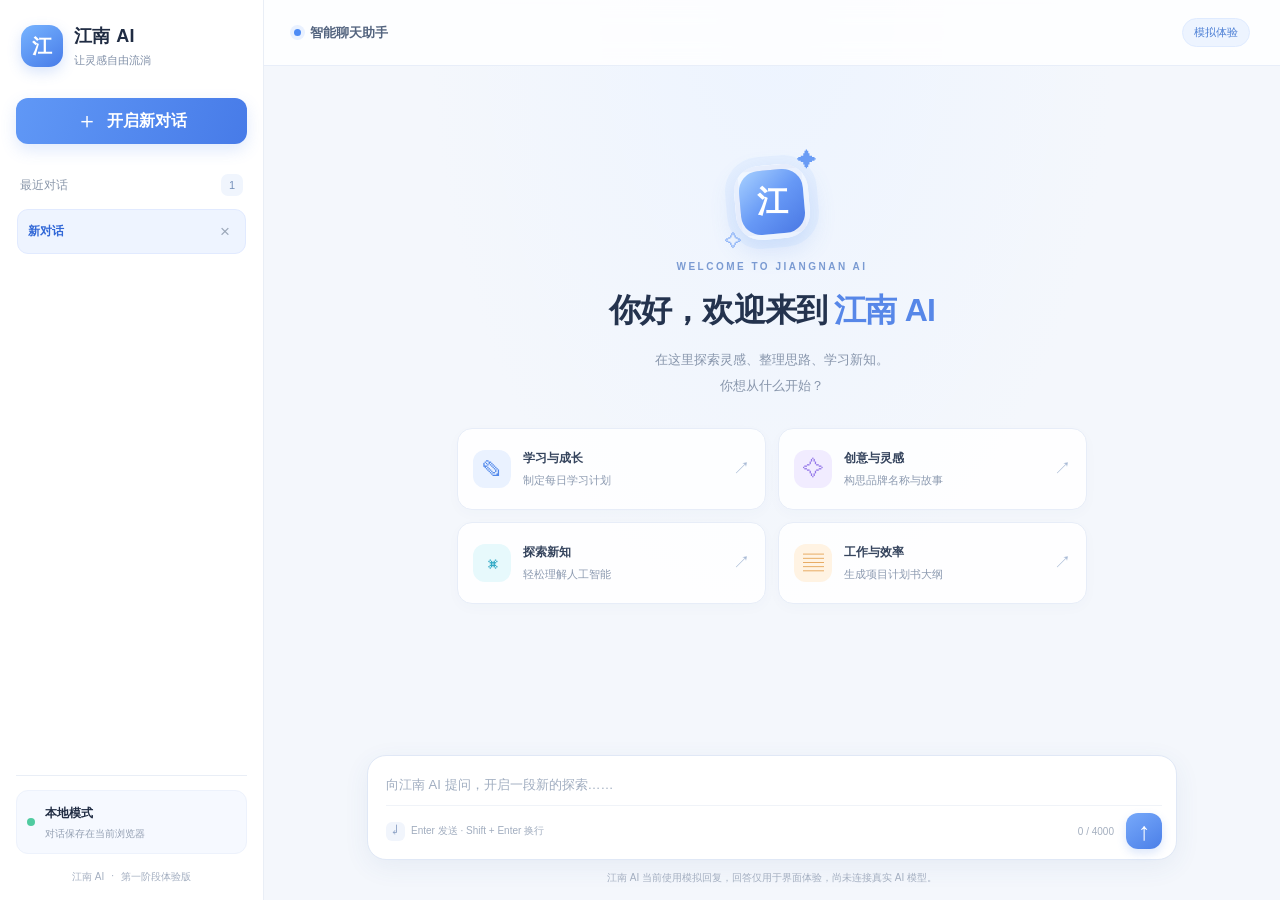
==== index.html @ 7bfc8a13 "完成江南AI网页第一阶段" ====
<!DOCTYPE html>
<html lang="zh-CN">
<head>
  <meta charset="UTF-8">
  <meta name="viewport" content="width=device-width, initial-scale=1.0">
  <meta name="theme-color" content="#f4f8ff">
  <meta name="description" content="江南 AI，一个简洁、清新的智能聊天网页。">
  <title>江南 AI - 智能聊天助手</title>
  <link rel="stylesheet" href="./style.css">
  <script src="./script.js" defer></script>
</head>
<body>
  <div class="app" id="app">
    <aside class="sidebar" id="sidebar">
      <div class="brand">
        <div class="brand-logo" aria-hidden="true">江</div>
        <div class="brand-copy">
          <h1>江南 AI</h1>
          <p>让灵感自由流淌</p>
        </div>
        <button class="icon-button sidebar-close" id="closeSidebar"
          type="button" aria-label="关闭侧边栏" title="关闭侧边栏">
          ×
        </button>
      </div>

      <button class="new-chat-button" id="newChatButton" type="button">
        <span class="plus-icon" aria-hidden="true">＋</span>
        <span>开启新对话</span>
      </button>

      <div class="history-heading">
        <span>最近对话</span>
        <span class="history-count" id="historyCount">0</span>
      </div>

      <div class="history-list" id="historyList" aria-label="聊天历史">
        <!-- 聊天记录由 JavaScript 自动生成 -->
      </div>

      <div class="sidebar-bottom">
        <div class="local-notice">
          <span class="status-dot" aria-hidden="true"></span>
          <div>
            <strong>本地模式</strong>
            <p>对话保存在当前浏览器</p>
          </div>
        </div>
        <div class="sidebar-footer">
          <span>江南 AI</span>
          <span>·</span>
          <span>第一阶段体验版</span>
        </div>
      </div>
    </aside>

    <div class="sidebar-overlay" id="sidebarOverlay"></div>

    <main class="main-panel">
      <header class="topbar">
        <div class="topbar-left">
          <button class="icon-button menu-button" id="menuButton"
            type="button" aria-label="打开聊天历史" title="聊天历史">
            <span class="menu-lines" aria-hidden="true">☰</span>
          </button>
          <div class="mobile-brand">
            <span class="mobile-brand-mark">江</span>
            <span>江南 AI</span>
          </div>
          <div class="model-label">
            <span class="model-dot" aria-hidden="true"></span>
            智能聊天助手
          </div>
        </div>

        <div class="topbar-right">
          <span class="demo-badge">模拟体验</span>
        </div>
      </header>

      <section class="chat-area" id="chatArea" aria-label="聊天内容">
        <div class="welcome" id="welcomeScreen">
          <div class="welcome-orb" aria-hidden="true">
            <span class="orb-letter">江</span>
            <span class="orb-sparkle sparkle-one">✦</span>
            <span class="orb-sparkle sparkle-two">✧</span>
          </div>

          <p class="welcome-eyebrow">WELCOME TO JIANGNAN AI</p>
          <h2>你好，欢迎来到<span>江南 AI</span></h2>
          <p class="welcome-description">
            在这里探索灵感、整理思路、学习新知。<br>
            你想从什么开始？
          </p>

          <div class="suggestion-grid" id="suggestionGrid">
            <button class="suggestion-card" type="button"
              data-prompt="帮我制定一份高效的每日学习计划">
              <span class="suggestion-icon icon-blue" aria-hidden="true">✎</span>
              <span class="suggestion-text">
                <strong>学习与成长</strong>
                <span>制定每日学习计划</span>
              </span>
              <span class="suggestion-arrow" aria-hidden="true">↗</span>
            </button>

            <button class="suggestion-card" type="button"
              data-prompt="帮我构思一个有创意的品牌名称和品牌故事">
              <span class="suggestion-icon icon-purple" aria-hidden="true">✧</span>
              <span class="suggestion-text">
                <strong>创意与灵感</strong>
                <span>构思品牌名称与故事</span>
              </span>
              <span class="suggestion-arrow" aria-hidden="true">↗</span>
            </button>

            <button class="suggestion-card" type="button"
              data-prompt="请用简单易懂的方式解释人工智能是什么">
              <span class="suggestion-icon icon-cyan" aria-hidden="true">⌘</span>
              <span class="suggestion-text">
                <strong>探索新知</strong>
                <span>轻松理解人工智能</span>
              </span>
              <span class="suggestion-arrow" aria-hidden="true">↗</span>
            </button>

            <button class="suggestion-card" type="button"
              data-prompt="帮我写一份清晰、有条理的项目计划书大纲">
              <span class="suggestion-icon icon-orange" aria-hidden="true">▤</span>
              <span class="suggestion-text">
                <strong>工作与效率</strong>
                <span>生成项目计划书大纲</span>
              </span>
              <span class="suggestion-arrow" aria-hidden="true">↗</span>
            </button>
          </div>
        </div>

        <div class="message-list" id="messageList"
          aria-live="polite" aria-label="对话消息"></div>

        <div class="typing-row hidden" id="typingRow" aria-live="polite">
          <div class="ai-avatar small-avatar" aria-hidden="true">江</div>
          <div class="typing-bubble">
            <span></span><span></span><span></span>
            <span class="typing-label">正在整理思路</span>
          </div>
        </div>

        <div class="chat-bottom-anchor" id="chatBottomAnchor"></div>
      </section>

      <footer class="composer-area">
        <div class="composer-shell">
          <label class="visually-hidden" for="messageInput">输入你的问题</label>
          <textarea
            id="messageInput"
            rows="1"
            maxlength="4000"
            placeholder="向江南 AI 提问，开启一段新的探索……"
            aria-label="输入你的问题"
          ></textarea>

          <div class="composer-toolbar">
            <div class="composer-hint">
              <span class="hint-icon" aria-hidden="true">↵</span>
              <span>Enter 发送 · Shift + Enter 换行</span>
            </div>
            <div class="composer-actions">
              <span class="character-count" id="characterCount">0 / 4000</span>
              <button class="send-button" id="sendButton" type="button"
                aria-label="发送消息" title="发送消息">
                <span aria-hidden="true">↑</span>
              </button>
            </div>
          </div>
        </div>
        <p class="disclaimer">
          江南 AI 当前使用模拟回复，回答仅用于界面体验，尚未连接真实 AI 模型。
        </p>
      </footer>
    </main>
  </div>

  <div class="toast" id="toast" role="status" aria-live="polite"></div>
</body>
</html>
---- style.css ----
:root {
  --page-bg: #f4f7fc;
  --panel-bg: #ffffff;
  --primary: #4d83ed;
  --primary-dark: #3268d7;
  --primary-light: #eaf2ff;
  --text-main: #202c43;
  --text-secondary: #8190a8;
  --border: #e9eef6;
  --sidebar-width: 264px;
  --shadow: 0 10px 35px rgba(45, 88, 153, 0.07);
}

* {
  box-sizing: border-box;
}

html,
body {
  width: 100%;
  height: 100%;
  margin: 0;
}

body {
  font-family:
    -apple-system, BlinkMacSystemFont, "Segoe UI",
    "PingFang SC", "Microsoft YaHei", sans-serif;
  color: var(--text-main);
  background: var(--page-bg);
  -webkit-font-smoothing: antialiased;
}

button,
textarea {
  font: inherit;
}

button {
  -webkit-tap-highlight-color: transparent;
}

button:focus-visible,
textarea:focus-visible {
  outline: 3px solid rgba(77, 131, 237, 0.28);
  outline-offset: 3px;
}

button:disabled {
  cursor: not-allowed;
  opacity: 0.55;
}

.app {
  display: flex;
  width: 100%;
  height: 100dvh;
  min-height: 0;
  overflow: hidden;
}

/* 左侧边栏 */

.sidebar {
  z-index: 30;
  display: flex;
  flex: 0 0 var(--sidebar-width);
  flex-direction: column;
  width: var(--sidebar-width);
  min-width: 0;
  padding: 24px 16px 14px;
  background: #fff;
  border-right: 1px solid var(--border);
}

.brand {
  display: flex;
  align-items: center;
  gap: 11px;
  padding: 0 5px;
  margin-bottom: 30px;
}

.brand-logo,
.mobile-brand-mark,
.ai-avatar {
  display: flex;
  flex-shrink: 0;
  align-items: center;
  justify-content: center;
  color: #fff;
  font-weight: 750;
  background: linear-gradient(145deg, #77b4ff, #477be8);
  box-shadow: 0 5px 14px rgba(77, 131, 237, 0.22);
}

.brand-logo {
  width: 42px;
  height: 42px;
  border-radius: 14px;
  font-size: 20px;
}

.brand-copy {
  min-width: 0;
  flex: 1;
}

.brand-copy h1 {
  margin: 0;
  font-size: 18px;
  letter-spacing: 0.4px;
}

.brand-copy p {
  margin: 5px 0 0;
  color: var(--text-secondary);
  font-size: 11px;
}

.icon-button {
  display: inline-flex;
  align-items: center;
  justify-content: center;
  flex-shrink: 0;
  width: 36px;
  height: 36px;
  padding: 0;
  color: #72829b;
  background: transparent;
  border: 0;
  border-radius: 10px;
  cursor: pointer;
  transition: background 0.2s, color 0.2s;
}

.icon-button:hover {
  color: var(--primary-dark);
  background: var(--primary-light);
}

.sidebar-close {
  display: none;
  font-size: 25px;
}

.new-chat-button {
  display: flex;
  align-items: center;
  justify-content: center;
  gap: 9px;
  width: 100%;
  min-height: 46px;
  color: #fff;
  font-weight: 600;
  background: linear-gradient(110deg, #6098f6, #477be8);
  border: none;
  border-radius: 12px;
  box-shadow: 0 6px 16px rgba(77, 131, 237, 0.18);
  cursor: pointer;
  transition: transform 0.2s, box-shadow 0.2s;
}

.new-chat-button:hover {
  transform: translateY(-1px);
  box-shadow: 0 8px 20px rgba(77, 131, 237, 0.28);
}

.plus-icon {
  font-size: 22px;
  font-weight: 400;
}

.history-heading {
  display: flex;
  align-items: center;
  justify-content: space-between;
  margin: 30px 4px 13px;
  color: #8a97aa;
  font-size: 12px;
}

.history-count {
  display: flex;
  align-items: center;
  justify-content: center;
  min-width: 22px;
  height: 22px;
  padding: 0 6px;
  color: #7892bb;
  background: #f0f5fd;
  border-radius: 7px;
  font-size: 11px;
}

.history-list {
  display: flex;
  flex: 1;
  flex-direction: column;
  gap: 5px;
  min-height: 0;
  overflow-y: auto;
  padding: 0 1px 12px;
}

.history-empty {
  padding: 16px 8px;
  color: #a0acbd;
  font-size: 12px;
  line-height: 1.8;
  text-align: center;
}

.history-item {
  display: flex;
  align-items: center;
  gap: 6px;
  min-width: 0;
  padding: 5px;
  border: 1px solid transparent;
  border-radius: 11px;
  transition: background 0.2s, border-color 0.2s;
}

.history-item:hover {
  background: #f7f9fd;
}

.history-item.active {
  background: #eef4ff;
  border-color: #e1eaff;
}

.history-select {
  flex: 1;
  min-width: 0;
  padding: 8px 5px;
  overflow: hidden;
  color: #5c6b83;
  font-size: 12px;
  text-align: left;
  text-overflow: ellipsis;
  white-space: nowrap;
  background: transparent;
  border: 0;
  cursor: pointer;
}

.history-item.active .history-select {
  color: #3268d7;
  font-weight: 600;
}

.delete-chat-button {
  display: inline-flex;
  align-items: center;
  justify-content: center;
  flex-shrink: 0;
  width: 30px;
  height: 30px;
  color: #9ba7b9;
  background: transparent;
  border: 0;
  border-radius: 8px;
  font-size: 17px;
  cursor: pointer;
}

.delete-chat-button:hover {
  color: #d74e61;
  background: #fff0f1;
}

.sidebar-bottom {
  padding-top: 14px;
  border-top: 1px solid var(--border);
}

.local-notice {
  display: flex;
  align-items: center;
  gap: 10px;
  padding: 12px 10px;
  background: #f6f9ff;
  border: 1px solid #edf2fc;
  border-radius: 12px;
}

.status-dot,
.model-dot {
  flex-shrink: 0;
  width: 8px;
  height: 8px;
  background: #50cba0;
  border-radius: 50%;
}

.local-notice strong {
  font-size: 12px;
  font-weight: 600;
}

.local-notice p {
  margin: 5px 0 0;
  color: #94a0b3;
  font-size: 10px;
}

.sidebar-footer {
  display: flex;
  justify-content: center;
  gap: 7px;
  padding: 16px 0 2px;
  color: #a3aec0;
  font-size: 10px;
}

.sidebar-overlay {
  display: none;
}

/* 右侧主区域 */

.main-panel {
  position: relative;
  display: flex;
  flex: 1;
  flex-direction: column;
  width: 0;
  min-width: 0;
  height: 100%;
  background:
    radial-gradient(ellipse at 50% 0%, #edf4ff 0%, transparent 48%),
    var(--page-bg);
}

.topbar {
  z-index: 5;
  display: flex;
  flex-shrink: 0;
  align-items: center;
  justify-content: space-between;
  min-height: 66px;
  padding: 0 30px;
  background: rgba(255, 255, 255, 0.82);
  border-bottom: 1px solid rgba(228, 236, 248, 0.85);
  backdrop-filter: blur(14px);
}

.topbar-left,
.topbar-right {
  display: flex;
  align-items: center;
  gap: 13px;
}

.menu-button,
.mobile-brand {
  display: none;
}

.model-label {
  display: flex;
  align-items: center;
  gap: 9px;
  color: #53647f;
  font-size: 13px;
  font-weight: 600;
}

.model-dot {
  width: 7px;
  height: 7px;
  background: #4d8bf5;
  box-shadow: 0 0 0 4px #e9f1ff;
}

.demo-badge {
  padding: 6px 11px;
  color: #4c7fd5;
  background: #edf4ff;
  border: 1px solid #dfebff;
  border-radius: 20px;
  font-size: 11px;
}

/* 聊天内容区 */

.chat-area {
  position: relative;
  display: flex;
  flex: 1;
  flex-direction: column;
  min-height: 0;
  overflow-x: hidden;
  overflow-y: auto;
  scroll-behavior: smooth;
  overscroll-behavior: contain;
}

.welcome {
  display: flex;
  flex-direction: column;
  align-items: center;
  width: 100%;
  max-width: 820px;
  padding: 44px 28px 26px;
  margin: auto;
}

.welcome-orb {
  position: relative;
  display: flex;
  align-items: center;
  justify-content: center;
  width: 74px;
  height: 74px;
  margin-bottom: 22px;
  color: #fff;
  background: linear-gradient(140deg, #a8d1ff 0%, #6799f6 50%, #4977e3 100%);
  border: 5px solid rgba(255, 255, 255, 0.85);
  border-radius: 25px;
  box-shadow:
    0 10px 26px rgba(82, 137, 232, 0.19),
    0 0 0 9px rgba(224, 237, 255, 0.65);
  transform: rotate(-5deg);
}

.orb-letter {
  font-size: 31px;
  font-weight: 750;
  transform: rotate(5deg);
}

.orb-sparkle {
  position: absolute;
  color: #6a9cf5;
  font-size: 20px;
  transform: rotate(5deg);
}

.sparkle-one {
  top: -18px;
  right: -17px;
}

.sparkle-two {
  bottom: -15px;
  left: -18px;
  font-size: 17px;
}

.welcome-eyebrow {
  margin: 0 0 14px;
  color: #7b9bd2;
  font-size: 10px;
  font-weight: 700;
  letter-spacing: 2.5px;
}

.welcome h2 {
  margin: 0;
  color: #24334e;
  font-size: clamp(24px, 3vw, 32px);
  font-weight: 650;
  letter-spacing: -0.8px;
  text-align: center;
  line-height: 1.5;
}

.welcome h2 span {
  margin-left: 7px;
  color: #5787e8;
}

.welcome-description {
  margin: 13px 0 29px;
  color: #8795ab;
  font-size: 13px;
  line-height: 2;
  text-align: center;
}

.suggestion-grid {
  display: grid;
  grid-template-columns: repeat(2, minmax(0, 1fr));
  gap: 12px;
  width: 100%;
  max-width: 630px;
}

.suggestion-card {
  display: flex;
  align-items: center;
  gap: 12px;
  min-width: 0;
  min-height: 82px;
  padding: 15px;
  text-align: left;
  background: rgba(255, 255, 255, 0.88);
  border: 1px solid #e7edf8;
  border-radius: 15px;
  box-shadow: 0 4px 14px rgba(55, 91, 145, 0.025);
  cursor: pointer;
  transition: border-color 0.2s, transform 0.2s, box-shadow 0.2s;
}

.suggestion-card:hover {
  border-color: #a9c6fb;
  box-shadow: var(--shadow);
  transform: translateY(-2px);
}

.suggestion-icon {
  display: flex;
  align-items: center;
  justify-content: center;
  flex-shrink: 0;
  width: 38px;
  height: 38px;
  border-radius: 12px;
  font-size: 21px;
}

.icon-blue {
  color: #5289eb;
  background: #eaf2ff;
}

.icon-purple {
  color: #9376e8;
  background: #f1ecff;
}

.icon-cyan {
  color: #32a9c5;
  background: #e7f9fc;
}

.icon-orange {
  color: #e4a04e;
  background: #fff3e3;
}

.suggestion-text {
  display: flex;
  flex: 1;
  flex-direction: column;
  gap: 6px;
  min-width: 0;
}

.suggestion-text strong {
  color: #35445d;
  font-size: 12px;
  font-weight: 650;
}

.suggestion-text > span {
  overflow: hidden;
  color: #8c9ab0;
  font-size: 11px;
  text-overflow: ellipsis;
  white-space: nowrap;
}

.suggestion-arrow {
  flex-shrink: 0;
  color: #a7b9d5;
  font-size: 17px;
}

.message-list {
  display: flex;
  flex-direction: column;
  gap: 23px;
  width: 100%;
  max-width: 850px;
  padding: 34px 34px 24px;
  margin: 0 auto;
}

.message-row {
  display: flex;
  align-items: flex-start;
  gap: 12px;
  min-width: 0;
  animation: message-appear 0.24s ease-out;
}

.message-row.user {
  justify-content: flex-end;
}

.ai-avatar {
  width: 35px;
  height: 35px;
  border-radius: 12px;
  font-size: 15px;
}

.message-content {
  display: flex;
  flex-direction: column;
  gap: 7px;
  max-width: min(78%, 650px);
  min-width: 0;
}

.message-row.user .message-content {
  align-items: flex-end;
}

.message-author {
  color: #7e8ca3;
  font-size: 11px;
}

.message-bubble {
  padding: 13px 16px;
  color: #42516a;
  background: #fff;
  border: 1px solid #e9eef6;
  border-radius: 4px 16px 16px 16px;
  box-shadow: 0 3px 12px rgba(52, 84, 133, 0.035);
  font-size: 13px;
  line-height: 1.9;
  overflow-wrap: anywhere;
  white-space: pre-wrap;
}

.message-row.user .message-bubble {
  color: #fff;
  background: linear-gradient(130deg, #6c9ff4, #4b7fe7);
  border: 0;
  border-radius: 16px 4px 16px 16px;
  box-shadow: 0 5px 15px rgba(77, 131, 237, 0.15);
}

.message-time {
  color: #a0acbd;
  font-size: 10px;
}

.typing-row {
  display: flex;
  align-items: flex-start;
  gap: 12px;
  width: 100%;
  max-width: 850px;
  padding: 0 34px 20px;
  margin: 0 auto;
}

.small-avatar {
  width: 31px;
  height: 31px;
  border-radius: 10px;
  font-size: 13px;
}

.typing-bubble {
  display: flex;
  align-items: center;
  gap: 5px;
  min-height: 34px;
  padding: 10px 13px;
  background: #fff;
  border: 1px solid var(--border);
  border-radius: 4px 13px 13px 13px;
}

.typing-bubble > span:not(.typing-label) {
  width: 5px;
  height: 5px;
  background: #82a6e9;
  border-radius: 50%;
  animation: typing-bounce 1s infinite ease-in-out;
}

.typing-bubble > span:nth-child(2) {
  animation-delay: 0.15s;
}

.typing-bubble > span:nth-child(3) {
  animation-delay: 0.3s;
}

.typing-label {
  margin-left: 5px;
  color: #8795ab;
  font-size: 11px;
}

.hidden {
  display: none !important;
}

.chat-bottom-anchor {
  flex-shrink: 0;
  height: 1px;
}

/* 底部输入区 */

.composer-area {
  z-index: 4;
  flex-shrink: 0;
  padding: 12px 24px 14px;
  background: linear-gradient(
    180deg,
    rgba(244, 247, 252, 0.45),
    #f4f7fc 25%
  );
}

.composer-shell {
  width: 100%;
  max-width: 810px;
  padding: 13px 14px 10px 18px;
  margin: 0 auto;
  background: #fff;
  border: 1px solid #e0e8f6;
  border-radius: 19px;
  box-shadow: 0 7px 26px rgba(50, 88, 151, 0.075);
  transition: border-color 0.2s, box-shadow 0.2s;
}

.composer-shell:focus-within {
  border-color: #a9c7fb;
  box-shadow: 0 8px 28px rgba(77, 131, 237, 0.11);
}

#messageInput {
  display: block;
  width: 100%;
  min-height: 32px;
  max-height: 150px;
  padding: 4px 0 9px;
  overflow-y: auto;
  resize: none;
  color: #34445d;
  background: transparent;
  border: 0;
  outline: none;
  font-size: 13px;
  line-height: 1.8;
}

#messageInput::placeholder {
  color: #a0adc0;
}

#messageInput:focus-visible {
  outline: none;
}

.composer-toolbar {
  display: flex;
  align-items: center;
  justify-content: space-between;
  gap: 10px;
  padding-top: 7px;
  border-top: 1px solid #f0f3f8;
}

.composer-hint {
  display: flex;
  align-items: center;
  gap: 6px;
  color: #a1adbf;
  font-size: 10px;
}

.hint-icon {
  display: inline-flex;
  align-items: center;
  justify-content: center;
  width: 19px;
  height: 19px;
  color: #8299bf;
  background: #f1f5fc;
  border-radius: 6px;
  font-size: 13px;
}

.composer-actions {
  display: flex;
  align-items: center;
  gap: 12px;
}

.character-count {
  color: #a4afbf;
  font-size: 10px;
  white-space: nowrap;
}

.send-button {
  display: flex;
  align-items: center;
  justify-content: center;
  flex-shrink: 0;
  width: 36px;
  height: 36px;
  color: #fff;
  background: linear-gradient(145deg, #77a9fa, #4b7fe8);
  border: 0;
  border-radius: 12px;
  box-shadow: 0 4px 10px rgba(77, 131, 237, 0.2);
  cursor: pointer;
  transition: transform 0.2s, opacity 0.2s;
}

.send-button:hover:not(:disabled) {
  transform: translateY(-1px);
}

.send-button:active:not(:disabled) {
  transform: scale(0.95);
}

.send-button span {
  font-size: 25px;
  line-height: 1;
}

.disclaimer {
  margin: 10px 0 0;
  color: #a3aec0;
  font-size: 10px;
  line-height: 1.6;
  text-align: center;
}

.toast {
  position: fixed;
  z-index: 100;
  bottom: 28px;
  left: 50%;
  max-width: calc(100vw - 32px);
  padding: 11px 17px;
  color: #fff;
  background: rgba(40, 54, 76, 0.94);
  border-radius: 11px;
  box-shadow: 0 6px 22px rgba(30, 45, 70, 0.15);
  font-size: 12px;
  line-height: 1.6;
  text-align: center;
  opacity: 0;
  pointer-events: none;
  transform: translate(-50%, 10px);
  transition: opacity 0.2s, transform 0.2s;
}

.toast.visible {
  opacity: 1;
  transform: translate(-50%, 0);
}

.visually-hidden {
  position: absolute;
  width: 1px;
  height: 1px;
  padding: 0;
  margin: -1px;
  overflow: hidden;
  clip: rect(0, 0, 0, 0);
  white-space: nowrap;
  border: 0;
}

@keyframes message-appear {
  from {
    opacity: 0;
    transform: translateY(6px);
  }

  to {
    opacity: 1;
    transform: translateY(0);
  }
}

@keyframes typing-bounce {
  0%, 60%, 100% {
    opacity: 0.45;
    transform: translateY(0);
  }

  30% {
    opacity: 1;
    transform: translateY(-4px);
  }
}

/* 平板及手机布局 */

@media (max-width: 900px) {
  :root {
    --sidebar-width: 245px;
  }

  .topbar {
    padding: 0 20px;
  }

  .welcome {
    padding-right: 22px;
    padding-left: 22px;
  }

  .message-list {
    padding-right: 22px;
    padding-left: 22px;
  }

  .typing-row {
    padding-right: 22px;
    padding-left: 22px;
  }

  .composer-area {
    padding-right: 18px;
    padding-left: 18px;
  }
}

@media (max-width: 640px) {
  .app {
    position: relative;
  }

  .sidebar {
    position: fixed;
    top: 0;
    bottom: 0;
    left: 0;
    width: min(290px, 86vw);
    padding-top: max(18px, env(safe-area-inset-top));
    padding-bottom: max(14px, env(safe-area-inset-bottom));
    box-shadow: 12px 0 40px rgba(35, 59, 94, 0.09);
    transform: translateX(-110%);
    visibility: hidden;
    transition: transform 0.25s ease, visibility 0.25s;
  }

  .sidebar.open {
    transform: translateX(0);
    visibility: visible;
  }

  .sidebar-close,
  .menu-button,
  .mobile-brand {
    display: inline-flex;
  }

  .sidebar-overlay {
    position: fixed;
    z-index: 20;
    inset: 0;
    background: rgba(26, 43, 69, 0.28);
    backdrop-filter: blur(2px);
  }

  .sidebar-overlay.visible {
    display: block;
  }

  .topbar {
    min-height: 58px;
    padding: 0 13px;
  }

  .topbar-left {
    gap: 9px;
  }

  .menu-button {
    width: 32px;
    height: 32px;
  }

  .menu-lines {
    font-size: 17px;
  }

  .mobile-brand {
    align-items: center;
    gap: 7px;
    color: #34445e;
    font-size: 13px;
    font-weight: 700;
  }

  .mobile-brand-mark {
    width: 25px;
    height: 25px;
    border-radius: 8px;
    font-size: 13px;
  }

  .model-label {
    display: none;
  }

  .demo-badge {
    padding: 5px 8px;
    font-size: 10px;
  }

  .welcome {
    padding: 35px 18px 24px;
  }

  .welcome-orb {
    width: 65px;
    height: 65px;
    margin-bottom: 20px;
    border-radius: 22px;
  }

  .orb-letter {
    font-size: 27px;
  }

  .welcome-eyebrow {
    font-size: 9px;
    letter-spacing: 1.8px;
  }

  .welcome h2 {
    font-size: 23px;
    letter-spacing: -0.6px;
  }

  .welcome h2 span {
    margin-left: 3px;
  }

  .welcome-description {
    margin: 12px 0 25px;
    font-size: 12px;
  }

  .suggestion-grid {
    grid-template-columns: 1fr;
    gap: 9px;
    max-width: 400px;
  }

  .suggestion-card {
    min-height: 68px;
    padding: 11px 13px;
    border-radius: 13px;
  }

  .suggestion-icon {
    width: 35px;
    height: 35px;
  }

  .suggestion-text {
    gap: 4px;
  }

  .message-list {
    gap: 20px;
    padding: 22px 14px;
  }

  .message-row {
    gap: 8px;
  }

  .ai-avatar {
    width: 30px;
    height: 30px;
    border-radius: 10px;
    font-size: 13px;
  }

  .message-content {
    max-width: 86%;
  }

  .message-bubble {
    padding: 11px 13px;
    font-size: 13px;
  }

  .typing-row {
    padding: 0 14px 16px;
  }

  .composer-area {
    padding: 9px 10px max(10px, env(safe-area-inset-bottom));
  }

  .composer-shell {
    padding: 10px 10px 9px 13px;
    border-radius: 16px;
  }

  #messageInput {
    min-height: 32px;
    max-height: 120px;
    font-size: 13px;
  }

  .composer-hint {
    font-size: 9px;
  }

  .hint-icon {
    width: 17px;
    height: 17px;
  }

  .composer-actions {
    gap: 7px;
  }

  .character-count {
    font-size: 9px;
  }

  .send-button {
    width: 34px;
    height: 34px;
    border-radius: 11px;
  }

  .disclaimer {
    margin-top: 7px;
    font-size: 9px;
  }
}

@media (max-width: 360px) {
  .welcome h2 {
    font-size: 21px;
  }

  .welcome-eyebrow {
    letter-spacing: 1px;
  }

  .suggestion-text > span {
    font-size: 10px;
  }

  .composer-hint {
    gap: 4px;
  }

  .character-count {
    display: none;
  }
}

@media (prefers-reduced-motion: reduce) {
  *,
  *::before,
  *::after {
    scroll-behavior: auto !important;
    animation-duration: 0.01ms !important;
    animation-iteration-count: 1 !important;
    transition-duration: 0.01ms !important;
  }
}
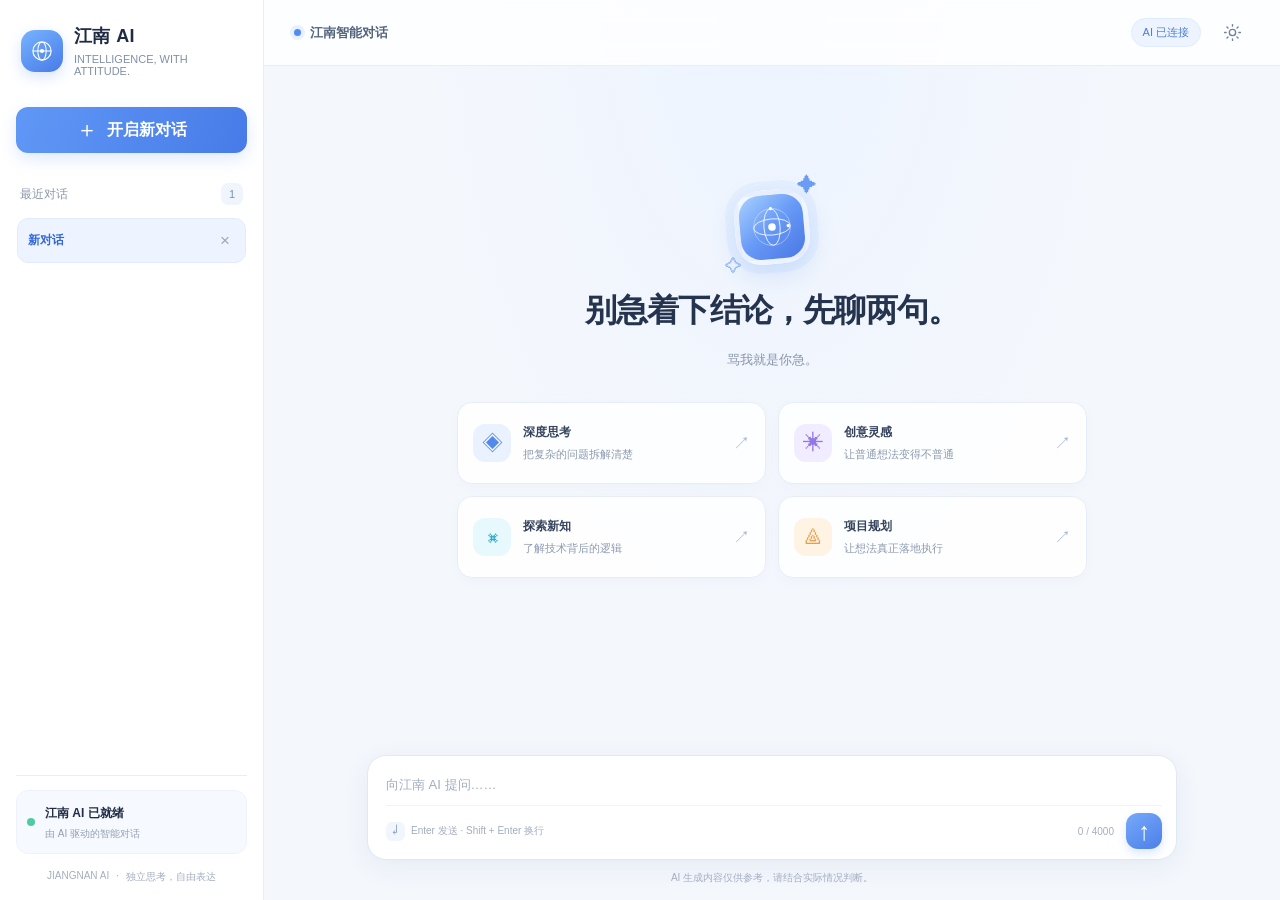
==== commit 2f8b9af0: "重新设计江南AI首页结构" ====
--- a/index.html
+++ b/index.html
@@ -1,188 +1,361 @@
 
 <!DOCTYPE html>
-<html lang="zh-CN">
+<html lang="zh-CN" data-theme="dark">
 <head>
   <meta charset="UTF-8">
   <meta name="viewport" content="width=device-width, initial-scale=1.0">
-  <meta name="theme-color" content="#f4f8ff">
-  <meta name="description" content="江南 AI，一个简洁、清新的智能聊天网页。">
-  <title>江南 AI - 智能聊天助手</title>
-  <link rel="stylesheet" href="./style.css">
-  <script src="./script.js" defer></script>
+  <meta name="theme-color" content="#0b0a12">
+  <meta name="description" content="江南 AI，一个拥有独立思考与鲜明个性的 AI 对话助手。">
+  <meta name="color-scheme" content="dark light">
+
+  <title>江南 AI - 不止于回答</title>
+
+  <link rel="stylesheet" href="style.css">
 </head>
+
 <body>
+
   <div class="app" id="app">
+
+    <!-- 左侧侧边栏 -->
     <aside class="sidebar" id="sidebar">
+
+      <!-- 品牌区域 -->
       <div class="brand">
-        <div class="brand-logo" aria-hidden="true">江</div>
+
+        <div class="brand-logo" aria-label="江南 AI 标志">
+          <svg viewBox="0 0 40 40" width="28" height="28" fill="none" aria-hidden="true">
+            <circle cx="20" cy="20" r="13" stroke="currentColor" stroke-width="1.7"/>
+            <ellipse cx="20" cy="20" rx="6" ry="13" stroke="currentColor" stroke-width="1.5"/>
+            <path d="M7 20H33" stroke="currentColor" stroke-width="1.5"/>
+            <circle cx="20" cy="20" r="3" fill="currentColor"/>
+          </svg>
+        </div>
+
         <div class="brand-copy">
           <h1>江南 AI</h1>
-          <p>让灵感自由流淌</p>
-        </div>
-        <button class="icon-button sidebar-close" id="closeSidebar"
-          type="button" aria-label="关闭侧边栏" title="关闭侧边栏">
+          <p>INTELLIGENCE, WITH ATTITUDE.</p>
+        </div>
+
+        <button
+          class="icon-button sidebar-close"
+          id="closeSidebar"
+          type="button"
+          aria-label="关闭侧边栏"
+        >
           ×
         </button>
+
       </div>
 
+      <!-- 新建对话 -->
       <button class="new-chat-button" id="newChatButton" type="button">
-        <span class="plus-icon" aria-hidden="true">＋</span>
+        <span class="plus-icon">＋</span>
         <span>开启新对话</span>
       </button>
 
+      <!-- 历史记录 -->
       <div class="history-heading">
         <span>最近对话</span>
         <span class="history-count" id="historyCount">0</span>
       </div>
 
-      <div class="history-list" id="historyList" aria-label="聊天历史">
-        <!-- 聊天记录由 JavaScript 自动生成 -->
+      <div class="history-list" id="historyList"></div>
+
+      <!-- 侧边栏底部 -->
+      <div class="sidebar-bottom">
+
+        <div class="local-notice">
+          <span class="status-dot"></span>
+
+          <div>
+            <strong>江南 AI 已就绪</strong>
+            <p>由 AI 驱动的智能对话</p>
+          </div>
+        </div>
+
+        <div class="sidebar-footer">
+          <span>JIANGNAN AI</span>
+          <span>·</span>
+          <span>独立思考，自由表达</span>
+        </div>
+
       </div>
 
-      <div class="sidebar-bottom">
-        <div class="local-notice">
-          <span class="status-dot" aria-hidden="true"></span>
-          <div>
-            <strong>本地模式</strong>
-            <p>对话保存在当前浏览器</p>
-          </div>
-        </div>
-        <div class="sidebar-footer">
-          <span>江南 AI</span>
-          <span>·</span>
-          <span>第一阶段体验版</span>
-        </div>
-      </div>
     </aside>
 
-    <div class="sidebar-overlay" id="sidebarOverlay"></div>
-
-    <main class="main-panel">
+    <!-- 手机端侧边栏遮罩 -->
+    <div
+      class="sidebar-overlay"
+      id="sidebarOverlay"
+      aria-hidden="true"
+    ></div>
+
+    <!-- 右侧主区域 -->
+    <main class="main-panel" id="chatArea">
+
+      <!-- 顶部导航 -->
       <header class="topbar">
+
         <div class="topbar-left">
-          <button class="icon-button menu-button" id="menuButton"
-            type="button" aria-label="打开聊天历史" title="聊天历史">
-            <span class="menu-lines" aria-hidden="true">☰</span>
+
+          <button
+            class="icon-button menu-button"
+            id="menuButton"
+            type="button"
+            aria-label="打开菜单"
+          >
+            <span class="menu-lines">☰</span>
           </button>
+
           <div class="mobile-brand">
-            <span class="mobile-brand-mark">江</span>
+            <span class="mobile-brand-mark">
+              <svg viewBox="0 0 40 40" width="19" height="19" fill="none" aria-hidden="true">
+                <circle cx="20" cy="20" r="13" stroke="currentColor" stroke-width="2"/>
+                <ellipse cx="20" cy="20" rx="6" ry="13" stroke="currentColor" stroke-width="1.7"/>
+                <path d="M7 20H33" stroke="currentColor" stroke-width="1.7"/>
+              </svg>
+            </span>
             <span>江南 AI</span>
           </div>
+
           <div class="model-label">
-            <span class="model-dot" aria-hidden="true"></span>
-            智能聊天助手
-          </div>
+            <span class="model-dot"></span>
+            <span>江南智能对话</span>
+          </div>
+
         </div>
 
         <div class="topbar-right">
-          <span class="demo-badge">模拟体验</span>
-        </div>
+
+          <span class="demo-badge">
+            <span class="status-dot"></span>
+            AI 已连接
+          </span>
+
+          <!-- 主题切换按钮：下一步由 script.js 添加功能 -->
+          <button
+            class="icon-button theme-toggle-button"
+            id="themeToggleButton"
+            type="button"
+            aria-label="切换主题"
+            title="切换深色 / 浅色主题"
+          >
+            <svg
+              class="theme-icon"
+              viewBox="0 0 24 24"
+              width="19"
+              height="19"
+              fill="none"
+              stroke="currentColor"
+              stroke-width="1.7"
+              stroke-linecap="round"
+              stroke-linejoin="round"
+              aria-hidden="true"
+            >
+              <circle cx="12" cy="12" r="4"/>
+              <path d="M12 2V4"/>
+              <path d="M12 20V22"/>
+              <path d="M4.93 4.93L6.34 6.34"/>
+              <path d="M17.66 17.66L19.07 19.07"/>
+              <path d="M2 12H4"/>
+              <path d="M20 12H22"/>
+              <path d="M4.93 19.07L6.34 17.66"/>
+              <path d="M17.66 6.34L19.07 4.93"/>
+            </svg>
+          </button>
+
+        </div>
+
       </header>
 
-      <section class="chat-area" id="chatArea" aria-label="聊天内容">
+      <!-- 聊天内容区域 -->
+      <section class="chat-area">
+
+        <!-- 欢迎页面 -->
         <div class="welcome" id="welcomeScreen">
+
+          <!-- 原创抽象科技头像 -->
           <div class="welcome-orb" aria-hidden="true">
-            <span class="orb-letter">江</span>
+
+            <svg viewBox="0 0 100 100" width="54" height="54" fill="none">
+              <circle cx="50" cy="50" r="34" stroke="currentColor" stroke-width="1.5" opacity=".45"/>
+              <ellipse cx="50" cy="50" rx="15" ry="34" stroke="currentColor" stroke-width="1.5"/>
+              <ellipse cx="50" cy="50" rx="34" ry="15" stroke="currentColor" stroke-width="1.5"/>
+              <circle cx="50" cy="50" r="7" fill="currentColor"/>
+              <circle cx="50" cy="16" r="3" fill="currentColor"/>
+              <circle cx="80" cy="50" r="3" fill="currentColor"/>
+            </svg>
+
             <span class="orb-sparkle sparkle-one">✦</span>
             <span class="orb-sparkle sparkle-two">✧</span>
-          </div>
-
-          <p class="welcome-eyebrow">WELCOME TO JIANGNAN AI</p>
-          <h2>你好，欢迎来到<span>江南 AI</span></h2>
+
+          </div>
+
+          <h2>别急着下结论，先聊两句。</h2>
+
           <p class="welcome-description">
-            在这里探索灵感、整理思路、学习新知。<br>
-            你想从什么开始？
+            骂我就是你急。
           </p>
 
+          <!-- 快捷提问 -->
           <div class="suggestion-grid" id="suggestionGrid">
-            <button class="suggestion-card" type="button"
-              data-prompt="帮我制定一份高效的每日学习计划">
-              <span class="suggestion-icon icon-blue" aria-hidden="true">✎</span>
+
+            <button
+              class="suggestion-card"
+              type="button"
+              data-prompt="帮我制定一份真正可执行的高效学习计划。"
+            >
+              <span class="suggestion-icon icon-blue">◈</span>
+
               <span class="suggestion-text">
-                <strong>学习与成长</strong>
-                <span>制定每日学习计划</span>
-              </span>
-              <span class="suggestion-arrow" aria-hidden="true">↗</span>
+                <strong>深度思考</strong>
+                <span>把复杂的问题拆解清楚</span>
+              </span>
+
+              <span class="suggestion-arrow">↗</span>
             </button>
 
-            <button class="suggestion-card" type="button"
-              data-prompt="帮我构思一个有创意的品牌名称和品牌故事">
-              <span class="suggestion-icon icon-purple" aria-hidden="true">✧</span>
+            <button
+              class="suggestion-card"
+              type="button"
+              data-prompt="帮我构思一个有辨识度、有创意的品牌方案。"
+            >
+              <span class="suggestion-icon icon-purple">✳</span>
+
               <span class="suggestion-text">
-                <strong>创意与灵感</strong>
-                <span>构思品牌名称与故事</span>
-              </span>
-              <span class="suggestion-arrow" aria-hidden="true">↗</span>
+                <strong>创意灵感</strong>
+                <span>让普通想法变得不普通</span>
+              </span>
+
+              <span class="suggestion-arrow">↗</span>
             </button>
 
-            <button class="suggestion-card" type="button"
-              data-prompt="请用简单易懂的方式解释人工智能是什么">
-              <span class="suggestion-icon icon-cyan" aria-hidden="true">⌘</span>
+            <button
+              class="suggestion-card"
+              type="button"
+              data-prompt="用通俗易懂的方式解释人工智能的工作原理。"
+            >
+              <span class="suggestion-icon icon-cyan">⌘</span>
+
               <span class="suggestion-text">
                 <strong>探索新知</strong>
-                <span>轻松理解人工智能</span>
-              </span>
-              <span class="suggestion-arrow" aria-hidden="true">↗</span>
+                <span>了解技术背后的逻辑</span>
+              </span>
+
+              <span class="suggestion-arrow">↗</span>
             </button>
 
-            <button class="suggestion-card" type="button"
-              data-prompt="帮我写一份清晰、有条理的项目计划书大纲">
-              <span class="suggestion-icon icon-orange" aria-hidden="true">▤</span>
+            <button
+              class="suggestion-card"
+              type="button"
+              data-prompt="帮我分析一个项目，从目标到执行给出完整方案。"
+            >
+              <span class="suggestion-icon icon-orange">⟁</span>
+
               <span class="suggestion-text">
-                <strong>工作与效率</strong>
-                <span>生成项目计划书大纲</span>
-              </span>
-              <span class="suggestion-arrow" aria-hidden="true">↗</span>
+                <strong>项目规划</strong>
+                <span>让想法真正落地执行</span>
+              </span>
+
+              <span class="suggestion-arrow">↗</span>
             </button>
-          </div>
-        </div>
-
-        <div class="message-list" id="messageList"
-          aria-live="polite" aria-label="对话消息"></div>
-
-        <div class="typing-row hidden" id="typingRow" aria-live="polite">
-          <div class="ai-avatar small-avatar" aria-hidden="true">江</div>
+
+          </div>
+
+        </div>
+
+        <!-- 消息列表 -->
+        <div class="message-list" id="messageList"></div>
+
+        <!-- AI 正在思考 -->
+        <div class="typing-row hidden" id="typingRow">
+
+          <div class="ai-avatar small-avatar">
+            <svg viewBox="0 0 40 40" width="21" height="21" fill="none" aria-hidden="true">
+              <circle cx="20" cy="20" r="13" stroke="currentColor" stroke-width="1.6"/>
+              <ellipse cx="20" cy="20" rx="6" ry="13" stroke="currentColor" stroke-width="1.5"/>
+              <path d="M7 20H33" stroke="currentColor" stroke-width="1.5"/>
+            </svg>
+          </div>
+
           <div class="typing-bubble">
-            <span></span><span></span><span></span>
-            <span class="typing-label">正在整理思路</span>
-          </div>
+            <span></span>
+            <span></span>
+            <span></span>
+            <span class="typing-label">正在思考</span>
+          </div>
+
         </div>
 
         <div class="chat-bottom-anchor" id="chatBottomAnchor"></div>
+
       </section>
 
+      <!-- 底部输入区域 -->
       <footer class="composer-area">
+
         <div class="composer-shell">
-          <label class="visually-hidden" for="messageInput">输入你的问题</label>
+
+          <label class="visually-hidden" for="messageInput">
+            输入你想询问的内容
+          </label>
+
           <textarea
             id="messageInput"
             rows="1"
             maxlength="4000"
-            placeholder="向江南 AI 提问，开启一段新的探索……"
-            aria-label="输入你的问题"
+            placeholder="向江南 AI 提问……"
           ></textarea>
 
           <div class="composer-toolbar">
+
             <div class="composer-hint">
-              <span class="hint-icon" aria-hidden="true">↵</span>
+              <span class="hint-icon">↵</span>
               <span>Enter 发送 · Shift + Enter 换行</span>
             </div>
+
             <div class="composer-actions">
-              <span class="character-count" id="characterCount">0 / 4000</span>
-              <button class="send-button" id="sendButton" type="button"
-                aria-label="发送消息" title="发送消息">
-                <span aria-hidden="true">↑</span>
+
+              <span class="character-count" id="characterCount">
+                0 / 4000
+              </span>
+
+              <button
+                class="send-button"
+                id="sendButton"
+                type="button"
+                aria-label="发送消息"
+                title="发送消息"
+              >
+                <span>↑</span>
               </button>
+
             </div>
-          </div>
-        </div>
+
+          </div>
+
+        </div>
+
         <p class="disclaimer">
-          江南 AI 当前使用模拟回复，回答仅用于界面体验，尚未连接真实 AI 模型。
+          AI 生成内容仅供参考，请结合实际情况判断。
         </p>
+
       </footer>
+
     </main>
+
   </div>
 
-  <div class="toast" id="toast" role="status" aria-live="polite"></div>
+  <!-- 消息提示 -->
+  <div
+    class="toast"
+    id="toast"
+    role="status"
+    aria-live="polite"
+  ></div>
+
+  <script src="script.js"></script>
+
 </body>
 </html>
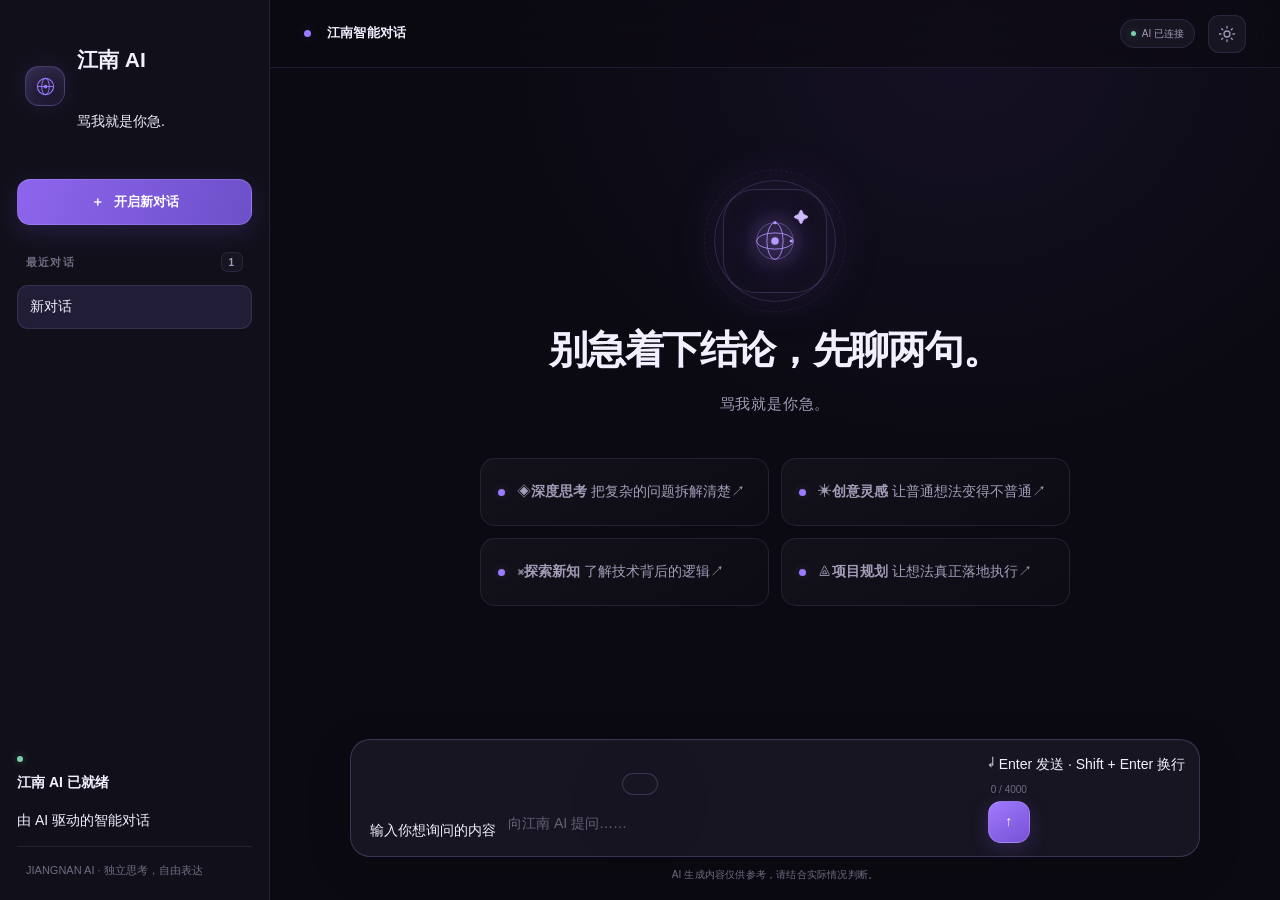
==== commit d31ebd46: "修改边栏" ====
--- a/index.html
+++ b/index.html
@@ -34,7 +34,7 @@
 
         <div class="brand-copy">
           <h1>江南 AI</h1>
-          <p>INTELLIGENCE, WITH ATTITUDE.</p>
+          <p>骂我就是你急.</p>
         </div>
 
         <button
--- a/style.css
+++ b/style.css
@@ -1,16 +1,87 @@
+
+/* =========================================
+   江南 AI · Dark Purple Technology UI
+   原创视觉系统 | 深色默认 | 支持浅色主题
+========================================= */
+
+/* ---------- 1. 主题变量 ---------- */
 
 :root {
-  --page-bg: #f4f7fc;
+  color-scheme: dark;
+
+  --page-bg: #0b0a12;
+  --page-bg-soft: #100e19;
+  --panel-bg: #11101a;
+  --panel-bg-2: #171522;
+  --panel-hover: #201c30;
+
+  --primary: #9b7aff;
+  --primary-dark: #8058ed;
+  --primary-light: rgba(155, 122, 255, 0.13);
+  --primary-glow: rgba(155, 122, 255, 0.24);
+
+  --text-main: #f2efff;
+  --text-secondary: #a39bb8;
+  --text-muted: #716a82;
+
+  --border: rgba(183, 163, 255, 0.12);
+  --border-strong: rgba(183, 163, 255, 0.22);
+
+  --user-bubble: #27203a;
+  --assistant-bubble: transparent;
+
+  --sidebar-width: 270px;
+  --topbar-height: 68px;
+
+  --shadow:
+    0 18px 60px rgba(0, 0, 0, 0.28);
+
+  --radius-sm: 10px;
+  --radius-md: 16px;
+  --radius-lg: 22px;
+  --radius-xl: 28px;
+
+  --font-main:
+    -apple-system,
+    BlinkMacSystemFont,
+    "Segoe UI",
+    "PingFang SC",
+    "Microsoft YaHei",
+    "Noto Sans CJK SC",
+    sans-serif;
+
+  font-family: var(--font-main);
+}
+
+:root[data-theme="light"] {
+  color-scheme: light;
+
+  --page-bg: #f7f5fc;
+  --page-bg-soft: #f0edf8;
   --panel-bg: #ffffff;
-  --primary: #4d83ed;
-  --primary-dark: #3268d7;
-  --primary-light: #eaf2ff;
-  --text-main: #202c43;
-  --text-secondary: #8190a8;
-  --border: #e9eef6;
-  --sidebar-width: 264px;
-  --shadow: 0 10px 35px rgba(45, 88, 153, 0.07);
-}
+  --panel-bg-2: #f8f6fd;
+  --panel-hover: #f0ebfb;
+
+  --primary: #7955d9;
+  --primary-dark: #6240bd;
+  --primary-light: rgba(121, 85, 217, 0.10);
+  --primary-glow: rgba(121, 85, 217, 0.15);
+
+  --text-main: #211b31;
+  --text-secondary: #746c83;
+  --text-muted: #9a93a8;
+
+  --border: rgba(91, 69, 145, 0.12);
+  --border-strong: rgba(91, 69, 145, 0.22);
+
+  --user-bubble: #eee8fc;
+  --assistant-bubble: transparent;
+
+  --shadow:
+    0 18px 60px rgba(65, 43, 112, 0.07);
+}
+
+/* ---------- 2. 全局基础 ---------- */
 
 * {
   box-sizing: border-box;
@@ -19,226 +90,285 @@
 html,
 body {
   width: 100%;
+  min-width: 320px;
   height: 100%;
   margin: 0;
 }
 
 body {
-  font-family:
-    -apple-system, BlinkMacSystemFont, "Segoe UI",
-    "PingFang SC", "Microsoft YaHei", sans-serif;
+  overflow: hidden;
+  background: var(--page-bg);
   color: var(--text-main);
-  background: var(--page-bg);
+  font-family: var(--font-main);
+  font-size: 14px;
+  line-height: 1.7;
   -webkit-font-smoothing: antialiased;
+  text-rendering: optimizeLegibility;
+  transition:
+    background 0.25s ease,
+    color 0.25s ease;
 }
 
 button,
-textarea {
+textarea,
+input {
   font: inherit;
 }
 
 button {
-  -webkit-tap-highlight-color: transparent;
+  color: inherit;
 }
 
 button:focus-visible,
-textarea:focus-visible {
-  outline: 3px solid rgba(77, 131, 237, 0.28);
+textarea:focus-visible,
+input:focus-visible {
+  outline: 2px solid var(--primary);
   outline-offset: 3px;
 }
 
-button:disabled {
-  cursor: not-allowed;
-  opacity: 0.55;
-}
+::selection {
+  background: rgba(155, 122, 255, 0.35);
+  color: var(--text-main);
+}
+
+.hidden {
+  display: none !important;
+}
+
+/* 滚动条 */
+
+* {
+  scrollbar-width: thin;
+  scrollbar-color: rgba(155, 122, 255, 0.25) transparent;
+}
+
+*::-webkit-scrollbar {
+  width: 6px;
+  height: 6px;
+}
+
+*::-webkit-scrollbar-track {
+  background: transparent;
+}
+
+*::-webkit-scrollbar-thumb {
+  background: rgba(155, 122, 255, 0.24);
+  border-radius: 20px;
+}
+
+*::-webkit-scrollbar-thumb:hover {
+  background: rgba(155, 122, 255, 0.45);
+}
+
+/* ---------- 3. 页面整体 ---------- */
 
 .app {
+  position: relative;
   display: flex;
   width: 100%;
   height: 100dvh;
   min-height: 0;
   overflow: hidden;
-}
-
-/* 左侧边栏 */
+  background:
+    radial-gradient(
+      ellipse at 75% 5%,
+      rgba(111, 72, 190, 0.10),
+      transparent 34%
+    ),
+    var(--page-bg);
+}
+
+/* ---------- 4. 左侧边栏 ---------- */
 
 .sidebar {
-  z-index: 30;
+  position: relative;
+  z-index: 20;
   display: flex;
   flex: 0 0 var(--sidebar-width);
   flex-direction: column;
   width: var(--sidebar-width);
+  min-width: var(--sidebar-width);
+  height: 100%;
+  padding: 25px 17px 18px;
+  overflow: hidden;
+  background: var(--panel-bg);
+  border-right: 1px solid var(--border);
+  transition:
+    background 0.25s ease,
+    transform 0.25s ease;
+}
+
+.brand {
+  display: flex;
+  align-items: center;
+  gap: 12px;
+  min-height: 48px;
+  padding: 0 8px;
+  margin-bottom: 32px;
+}
+
+.brand-logo {
+  display: flex;
+  align-items: center;
+  justify-content: center;
+  flex: 0 0 40px;
+  width: 40px;
+  height: 40px;
+  overflow: hidden;
+  background:
+    linear-gradient(
+      145deg,
+      rgba(171, 137, 255, 0.22),
+      rgba(99, 66, 180, 0.08)
+    );
+  border: 1px solid rgba(171, 137, 255, 0.28);
+  border-radius: 14px;
+  box-shadow:
+    0 0 24px rgba(139, 92, 246, 0.12),
+    inset 0 0 12px rgba(171, 137, 255, 0.08);
+}
+
+.brand-logo svg {
+  width: 25px;
+  height: 25px;
+  color: var(--primary);
+}
+
+.brand-copy {
+  display: flex;
+  flex-direction: column;
   min-width: 0;
-  padding: 24px 16px 14px;
-  background: #fff;
-  border-right: 1px solid var(--border);
-}
-
-.brand {
-  display: flex;
-  align-items: center;
-  gap: 11px;
-  padding: 0 5px;
-  margin-bottom: 30px;
-}
-
-.brand-logo,
-.mobile-brand-mark,
-.ai-avatar {
-  display: flex;
-  flex-shrink: 0;
+}
+
+.brand-copy strong {
+  color: var(--text-main);
+  font-size: 16px;
+  font-weight: 750;
+  letter-spacing: 0.5px;
+  line-height: 1.35;
+}
+
+.brand-copy span {
+  margin-top: 3px;
+  color: var(--text-muted);
+  font-size: 10px;
+  letter-spacing: 1.5px;
+}
+
+#closeSidebar {
+  display: none;
+}
+
+/* 新建对话 */
+
+#newChatButton {
+  display: flex;
   align-items: center;
   justify-content: center;
-  color: #fff;
-  font-weight: 750;
-  background: linear-gradient(145deg, #77b4ff, #477be8);
-  box-shadow: 0 5px 14px rgba(77, 131, 237, 0.22);
-}
-
-.brand-logo {
-  width: 42px;
-  height: 42px;
-  border-radius: 14px;
-  font-size: 20px;
-}
-
-.brand-copy {
-  min-width: 0;
-  flex: 1;
-}
-
-.brand-copy h1 {
-  margin: 0;
-  font-size: 18px;
-  letter-spacing: 0.4px;
-}
-
-.brand-copy p {
-  margin: 5px 0 0;
-  color: var(--text-secondary);
-  font-size: 11px;
-}
-
-.icon-button {
-  display: inline-flex;
-  align-items: center;
-  justify-content: center;
-  flex-shrink: 0;
-  width: 36px;
-  height: 36px;
-  padding: 0;
-  color: #72829b;
-  background: transparent;
-  border: 0;
-  border-radius: 10px;
-  cursor: pointer;
-  transition: background 0.2s, color 0.2s;
-}
-
-.icon-button:hover {
-  color: var(--primary-dark);
-  background: var(--primary-light);
-}
-
-.sidebar-close {
-  display: none;
-  font-size: 25px;
-}
-
-.new-chat-button {
-  display: flex;
-  align-items: center;
-  justify-content: center;
-  gap: 9px;
+  gap: 10px;
   width: 100%;
   min-height: 46px;
+  padding: 0 15px;
   color: #fff;
-  font-weight: 600;
-  background: linear-gradient(110deg, #6098f6, #477be8);
-  border: none;
-  border-radius: 12px;
-  box-shadow: 0 6px 16px rgba(77, 131, 237, 0.18);
+  font-size: 13px;
+  font-weight: 650;
+  background:
+    linear-gradient(110deg, #8d65ed, #6d50c9);
+  border: 1px solid rgba(194, 169, 255, 0.28);
+  border-radius: 13px;
+  box-shadow:
+    0 8px 25px rgba(112, 77, 205, 0.22);
   cursor: pointer;
-  transition: transform 0.2s, box-shadow 0.2s;
-}
-
-.new-chat-button:hover {
-  transform: translateY(-1px);
-  box-shadow: 0 8px 20px rgba(77, 131, 237, 0.28);
-}
-
-.plus-icon {
-  font-size: 22px;
-  font-weight: 400;
-}
-
-.history-heading {
+  transition:
+    transform 0.2s ease,
+    box-shadow 0.2s ease,
+    filter 0.2s ease;
+}
+
+#newChatButton:hover {
+  transform: translateY(-2px);
+  filter: brightness(1.08);
+  box-shadow:
+    0 12px 30px rgba(112, 77, 205, 0.32);
+}
+
+#newChatButton:active {
+  transform: scale(0.98);
+}
+
+/* 历史记录标题 */
+
+.history-heading,
+.sidebar-section-title {
   display: flex;
   align-items: center;
   justify-content: space-between;
-  margin: 30px 4px 13px;
-  color: #8a97aa;
-  font-size: 12px;
-}
-
-.history-count {
-  display: flex;
+  padding: 27px 9px 11px;
+  color: var(--text-muted);
+  font-size: 11px;
+  font-weight: 650;
+  letter-spacing: 1.2px;
+  text-transform: uppercase;
+}
+
+#historyCount {
+  display: inline-flex;
   align-items: center;
   justify-content: center;
   min-width: 22px;
-  height: 22px;
+  height: 20px;
   padding: 0 6px;
-  color: #7892bb;
-  background: #f0f5fd;
+  color: var(--text-secondary);
+  font-size: 10px;
+  background: var(--panel-bg-2);
+  border: 1px solid var(--border);
   border-radius: 7px;
-  font-size: 11px;
-}
-
-.history-list {
-  display: flex;
+}
+
+#historyList {
   flex: 1;
-  flex-direction: column;
-  gap: 5px;
   min-height: 0;
+  padding: 2px 0 14px;
   overflow-y: auto;
-  padding: 0 1px 12px;
-}
-
-.history-empty {
-  padding: 16px 8px;
-  color: #a0acbd;
-  font-size: 12px;
-  line-height: 1.8;
-  text-align: center;
-}
+}
+
+/* 历史记录 */
 
 .history-item {
-  display: flex;
-  align-items: center;
-  gap: 6px;
-  min-width: 0;
-  padding: 5px;
+  position: relative;
+  display: flex;
+  align-items: center;
+  gap: 7px;
+  min-height: 43px;
+  padding: 5px 8px;
+  margin-bottom: 4px;
+  color: var(--text-secondary);
+  background: transparent;
   border: 1px solid transparent;
   border-radius: 11px;
-  transition: background 0.2s, border-color 0.2s;
+  transition: 0.18s ease;
 }
 
 .history-item:hover {
-  background: #f7f9fd;
-}
-
-.history-item.active {
-  background: #eef4ff;
-  border-color: #e1eaff;
+  color: var(--text-main);
+  background: var(--panel-hover);
+}
+
+.history-item.active,
+.history-item.selected {
+  color: var(--text-main);
+  background: var(--primary-light);
+  border-color: var(--border);
 }
 
 .history-select {
+  display: flex;
   flex: 1;
+  align-items: center;
   min-width: 0;
-  padding: 8px 5px;
+  padding: 4px;
   overflow: hidden;
-  color: #5c6b83;
-  font-size: 12px;
+  color: inherit;
   text-align: left;
   text-overflow: ellipsis;
   white-space: nowrap;
@@ -247,105 +377,94 @@
   cursor: pointer;
 }
 
-.history-item.active .history-select {
-  color: #3268d7;
-  font-weight: 600;
-}
-
 .delete-chat-button {
-  display: inline-flex;
+  display: flex;
   align-items: center;
   justify-content: center;
-  flex-shrink: 0;
-  width: 30px;
-  height: 30px;
-  color: #9ba7b9;
+  flex: 0 0 28px;
+  width: 28px;
+  height: 28px;
+  color: var(--text-muted);
   background: transparent;
   border: 0;
   border-radius: 8px;
-  font-size: 17px;
+  opacity: 0;
   cursor: pointer;
+  transition: 0.18s ease;
+}
+
+.history-item:hover .delete-chat-button {
+  opacity: 1;
 }
 
 .delete-chat-button:hover {
-  color: #d74e61;
-  background: #fff0f1;
-}
-
-.sidebar-bottom {
-  padding-top: 14px;
+  color: #ff7c91;
+  background: rgba(255, 100, 130, 0.10);
+}
+
+.history-empty {
+  padding: 20px 10px;
+  color: var(--text-muted);
+  font-size: 12px;
+  text-align: center;
+}
+
+/* 侧边栏底部 */
+
+.sidebar-footer {
+  padding: 14px 9px 2px;
   border-top: 1px solid var(--border);
 }
 
-.local-notice {
-  display: flex;
-  align-items: center;
-  gap: 10px;
-  padding: 12px 10px;
-  background: #f6f9ff;
-  border: 1px solid #edf2fc;
-  border-radius: 12px;
-}
-
-.status-dot,
-.model-dot {
-  flex-shrink: 0;
-  width: 8px;
-  height: 8px;
-  background: #50cba0;
+.sidebar-footer,
+.sidebar-footer * {
+  color: var(--text-muted);
+  font-size: 11px;
+}
+
+.sidebar-footer .status-dot,
+.status-dot {
+  display: inline-block;
+  width: 6px;
+  height: 6px;
+  margin-right: 7px;
+  vertical-align: middle;
+  background: #7dceaa;
   border-radius: 50%;
-}
-
-.local-notice strong {
-  font-size: 12px;
-  font-weight: 600;
-}
-
-.local-notice p {
-  margin: 5px 0 0;
-  color: #94a0b3;
-  font-size: 10px;
-}
-
-.sidebar-footer {
-  display: flex;
-  justify-content: center;
-  gap: 7px;
-  padding: 16px 0 2px;
-  color: #a3aec0;
-  font-size: 10px;
-}
-
-.sidebar-overlay {
-  display: none;
-}
-
-/* 右侧主区域 */
+  box-shadow: 0 0 9px rgba(125, 206, 170, 0.4);
+}
+
+/* ---------- 5. 右侧主区域 ---------- */
 
 .main-panel {
   position: relative;
   display: flex;
   flex: 1;
   flex-direction: column;
-  width: 0;
   min-width: 0;
   height: 100%;
-  background:
-    radial-gradient(ellipse at 50% 0%, #edf4ff 0%, transparent 48%),
-    var(--page-bg);
-}
+  overflow: hidden;
+}
+
+/* 顶部导航 */
 
 .topbar {
+  position: relative;
   z-index: 5;
   display: flex;
-  flex-shrink: 0;
   align-items: center;
   justify-content: space-between;
-  min-height: 66px;
-  padding: 0 30px;
-  background: rgba(255, 255, 255, 0.82);
-  border-bottom: 1px solid rgba(228, 236, 248, 0.85);
-  backdrop-filter: blur(14px);
+  flex: 0 0 var(--topbar-height);
+  height: var(--topbar-height);
+  padding: 0 34px;
+  background: rgba(11, 10, 18, 0.55);
+  border-bottom: 1px solid var(--border);
+  backdrop-filter: blur(20px);
+  -webkit-backdrop-filter: blur(20px);
+}
+
+:root[data-theme="light"] .topbar {
+  background: rgba(255, 255, 255, 0.72);
 }
 
 .topbar-left,
@@ -355,37 +474,129 @@
   gap: 13px;
 }
 
-.menu-button,
+.topbar-right {
+  justify-content: flex-end;
+}
+
+#menuButton {
+  display: none;
+  align-items: center;
+  justify-content: center;
+  width: 38px;
+  height: 38px;
+  color: var(--text-secondary);
+  background: transparent;
+  border: 1px solid var(--border);
+  border-radius: 11px;
+  cursor: pointer;
+}
+
 .mobile-brand {
   display: none;
+  align-items: center;
+  gap: 8px;
+  color: var(--text-main);
+  font-size: 14px;
+  font-weight: 700;
+}
+
+.mobile-brand-mark {
+  display: flex;
+  align-items: center;
+  justify-content: center;
+  width: 29px;
+  height: 29px;
+  color: var(--primary);
+  background: var(--primary-light);
+  border: 1px solid var(--border);
+  border-radius: 9px;
+}
+
+.mobile-brand-mark svg {
+  width: 19px;
+  height: 19px;
 }
 
 .model-label {
-  display: flex;
-  align-items: center;
-  gap: 9px;
-  color: #53647f;
+  display: inline-flex;
+  align-items: center;
+  gap: 8px;
+  color: var(--text-main);
   font-size: 13px;
-  font-weight: 600;
-}
-
-.model-dot {
+  font-weight: 650;
+  letter-spacing: 0.2px;
+}
+
+.model-label::before {
+  content: "";
   width: 7px;
   height: 7px;
-  background: #4d8bf5;
-  box-shadow: 0 0 0 4px #e9f1ff;
+  background: var(--primary);
+  border-radius: 50%;
+  box-shadow: 0 0 12px var(--primary-glow);
 }
 
 .demo-badge {
-  padding: 6px 11px;
-  color: #4c7fd5;
-  background: #edf4ff;
-  border: 1px solid #dfebff;
+  display: inline-flex;
+  align-items: center;
+  gap: 6px;
+  padding: 5px 10px;
+  color: var(--text-secondary);
+  font-size: 10px;
+  background: var(--panel-bg-2);
+  border: 1px solid var(--border);
   border-radius: 20px;
-  font-size: 11px;
-}
-
-/* 聊天内容区 */
+}
+
+.demo-badge .status-dot {
+  width: 5px;
+  height: 5px;
+  margin: 0;
+}
+
+/* 主题切换按钮 */
+
+.theme-toggle-button {
+  display: inline-flex;
+  align-items: center;
+  justify-content: center;
+  width: 38px;
+  height: 38px;
+  color: var(--text-secondary);
+  background: var(--panel-bg-2);
+  border: 1px solid var(--border);
+  border-radius: 11px;
+  cursor: pointer;
+  transition: 0.2s ease;
+}
+
+#themeToggleButton {
+  display: inline-flex;
+  align-items: center;
+  justify-content: center;
+  width: 38px;
+  height: 38px;
+  color: var(--text-secondary);
+  background: var(--panel-bg-2);
+  border: 1px solid var(--border);
+  border-radius: 11px;
+  cursor: pointer;
+  transition: 0.2s ease;
+}
+
+#themeToggleButton:hover {
+  color: var(--primary);
+  background: var(--primary-light);
+  border-color: var(--border-strong);
+  transform: rotate(8deg);
+}
+
+#themeToggleButton svg {
+  width: 18px;
+  height: 18px;
+}
+
+/* ---------- 6. 聊天内容区域 ---------- */
 
 .chat-area {
   position: relative;
@@ -393,219 +604,250 @@
   flex: 1;
   flex-direction: column;
   min-height: 0;
+  padding: 35px 30px 25px;
   overflow-x: hidden;
   overflow-y: auto;
   scroll-behavior: smooth;
-  overscroll-behavior: contain;
-}
+}
+
+/* 欢迎页面 */
 
 .welcome {
   display: flex;
   flex-direction: column;
   align-items: center;
+  justify-content: center;
   width: 100%;
-  max-width: 820px;
-  padding: 44px 28px 26px;
-  margin: auto;
-}
+  max-width: 760px;
+  min-height: 100%;
+  margin: 0 auto;
+  padding: 35px 0 45px;
+  text-align: center;
+  animation: welcome-enter 0.65s ease both;
+}
+
+@keyframes welcome-enter {
+  from {
+    opacity: 0;
+    transform: translateY(15px);
+  }
+
+  to {
+    opacity: 1;
+    transform: translateY(0);
+  }
+}
+
+/* 欢迎页原创科技符号 */
 
 .welcome-orb {
   position: relative;
   display: flex;
   align-items: center;
   justify-content: center;
-  width: 74px;
-  height: 74px;
-  margin-bottom: 22px;
-  color: #fff;
-  background: linear-gradient(140deg, #a8d1ff 0%, #6799f6 50%, #4977e3 100%);
-  border: 5px solid rgba(255, 255, 255, 0.85);
-  border-radius: 25px;
+  width: 104px;
+  height: 104px;
+  margin-bottom: 30px;
+  background:
+    radial-gradient(
+      circle at 50% 50%,
+      rgba(164, 126, 255, 0.22),
+      rgba(112, 73, 190, 0.08) 48%,
+      transparent 72%
+    );
+  border: 1px solid rgba(174, 143, 255, 0.24);
+  border-radius: 32px;
   box-shadow:
-    0 10px 26px rgba(82, 137, 232, 0.19),
-    0 0 0 9px rgba(224, 237, 255, 0.65);
-  transform: rotate(-5deg);
+    0 0 55px rgba(137, 93, 227, 0.16),
+    inset 0 0 30px rgba(160, 125, 255, 0.08);
+  animation: orb-float 5s ease-in-out infinite;
+}
+
+.welcome-orb::before,
+.welcome-orb::after {
+  position: absolute;
+  content: "";
+  border: 1px solid rgba(177, 149, 255, 0.18);
+  border-radius: 50%;
+}
+
+.welcome-orb::before {
+  inset: -10px;
+}
+
+.welcome-orb::after {
+  inset: -20px;
+  border-style: dashed;
+  opacity: 0.5;
+}
+
+.welcome-orb svg {
+  position: relative;
+  z-index: 1;
+  width: 54px;
+  height: 54px;
+  color: #b79aff;
+  filter: drop-shadow(0 0 12px rgba(167, 139, 250, 0.55));
+}
+
+@keyframes orb-float {
+  0%,
+  100% {
+    transform: translateY(0);
+  }
+
+  50% {
+    transform: translateY(-7px);
+  }
 }
 
 .orb-letter {
-  font-size: 31px;
-  font-weight: 750;
-  transform: rotate(5deg);
+  color: var(--primary);
+  font-size: 30px;
+  font-weight: 800;
 }
 
 .orb-sparkle {
   position: absolute;
-  color: #6a9cf5;
-  font-size: 20px;
-  transform: rotate(5deg);
-}
-
-.sparkle-one {
-  top: -18px;
-  right: -17px;
-}
-
-.sparkle-two {
-  bottom: -15px;
-  left: -18px;
-  font-size: 17px;
+  top: 15px;
+  right: 17px;
+  color: #d0baff;
+  font-size: 15px;
 }
 
 .welcome-eyebrow {
-  margin: 0 0 14px;
-  color: #7b9bd2;
+  margin-bottom: 13px;
+  color: var(--primary);
   font-size: 10px;
   font-weight: 700;
-  letter-spacing: 2.5px;
+  letter-spacing: 3px;
+  text-transform: uppercase;
 }
 
 .welcome h2 {
+  max-width: 100%;
   margin: 0;
-  color: #24334e;
-  font-size: clamp(24px, 3vw, 32px);
-  font-weight: 650;
-  letter-spacing: -0.8px;
-  text-align: center;
-  line-height: 1.5;
-}
-
-.welcome h2 span {
-  margin-left: 7px;
-  color: #5787e8;
+  color: var(--text-main);
+  font-size: clamp(27px, 4vw, 39px);
+  font-weight: 760;
+  letter-spacing: -1.4px;
+  line-height: 1.4;
 }
 
 .welcome-description {
-  margin: 13px 0 29px;
-  color: #8795ab;
-  font-size: 13px;
-  line-height: 2;
-  text-align: center;
-}
-
+  margin: 13px 0 0;
+  color: var(--text-secondary);
+  font-size: 15px;
+  font-weight: 450;
+  letter-spacing: 0.8px;
+}
+
+/* ---------- 7. 快捷提问卡片 ---------- */
+
+#suggestionGrid,
 .suggestion-grid {
   display: grid;
   grid-template-columns: repeat(2, minmax(0, 1fr));
   gap: 12px;
   width: 100%;
-  max-width: 630px;
+  max-width: 590px;
+  margin-top: 42px;
 }
 
 .suggestion-card {
-  display: flex;
-  align-items: center;
-  gap: 12px;
-  min-width: 0;
-  min-height: 82px;
-  padding: 15px;
+  position: relative;
+  display: flex;
+  align-items: center;
+  min-height: 68px;
+  padding: 15px 17px;
+  color: var(--text-secondary);
   text-align: left;
-  background: rgba(255, 255, 255, 0.88);
-  border: 1px solid #e7edf8;
+  background:
+    linear-gradient(
+      145deg,
+      rgba(255, 255, 255, 0.035),
+      rgba(255, 255, 255, 0.012)
+    );
+  border: 1px solid var(--border);
   border-radius: 15px;
-  box-shadow: 0 4px 14px rgba(55, 91, 145, 0.025);
   cursor: pointer;
-  transition: border-color 0.2s, transform 0.2s, box-shadow 0.2s;
+  transition:
+    transform 0.2s ease,
+    border-color 0.2s ease,
+    background 0.2s ease,
+    box-shadow 0.2s ease;
+}
+
+:root[data-theme="light"] .suggestion-card {
+  background: #fff;
+}
+
+.suggestion-card::before {
+  content: "";
+  flex: 0 0 7px;
+  width: 7px;
+  height: 7px;
+  margin-right: 12px;
+  background: var(--primary);
+  border-radius: 50%;
+  box-shadow: 0 0 10px var(--primary-glow);
 }
 
 .suggestion-card:hover {
-  border-color: #a9c6fb;
-  box-shadow: var(--shadow);
-  transform: translateY(-2px);
-}
-
-.suggestion-icon {
-  display: flex;
-  align-items: center;
-  justify-content: center;
-  flex-shrink: 0;
-  width: 38px;
-  height: 38px;
-  border-radius: 12px;
-  font-size: 21px;
-}
-
-.icon-blue {
-  color: #5289eb;
-  background: #eaf2ff;
-}
-
-.icon-purple {
-  color: #9376e8;
-  background: #f1ecff;
-}
-
-.icon-cyan {
-  color: #32a9c5;
-  background: #e7f9fc;
-}
-
-.icon-orange {
-  color: #e4a04e;
-  background: #fff3e3;
-}
-
-.suggestion-text {
+  color: var(--text-main);
+  background: var(--primary-light);
+  border-color: var(--border-strong);
+  box-shadow: 0 9px 25px rgba(91, 61, 160, 0.10);
+  transform: translateY(-3px);
+}
+
+.suggestion-card:active {
+  transform: scale(0.98);
+}
+
+/* ---------- 8. 消息列表 ---------- */
+
+#messageList {
+  display: flex;
+  flex-direction: column;
+  gap: 25px;
+  width: 100%;
+  max-width: 850px;
+  margin: 0 auto;
+  padding: 15px 0 30px;
+}
+
+.message-row {
+  display: flex;
+  align-items: flex-start;
+  gap: 13px;
+  width: 100%;
+  animation: message-enter 0.25s ease both;
+}
+
+@keyframes message-enter {
+  from {
+    opacity: 0;
+    transform: translateY(7px);
+  }
+
+  to {
+    opacity: 1;
+    transform: translateY(0);
+  }
+}
+
+.message-row.user {
+  flex-direction: row-reverse;
+}
+
+.message-content {
   display: flex;
   flex: 1;
   flex-direction: column;
-  gap: 6px;
+  align-items: flex-start;
   min-width: 0;
-}
-
-.suggestion-text strong {
-  color: #35445d;
-  font-size: 12px;
-  font-weight: 650;
-}
-
-.suggestion-text > span {
-  overflow: hidden;
-  color: #8c9ab0;
-  font-size: 11px;
-  text-overflow: ellipsis;
-  white-space: nowrap;
-}
-
-.suggestion-arrow {
-  flex-shrink: 0;
-  color: #a7b9d5;
-  font-size: 17px;
-}
-
-.message-list {
-  display: flex;
-  flex-direction: column;
-  gap: 23px;
-  width: 100%;
-  max-width: 850px;
-  padding: 34px 34px 24px;
-  margin: 0 auto;
-}
-
-.message-row {
-  display: flex;
-  align-items: flex-start;
-  gap: 12px;
-  min-width: 0;
-  animation: message-appear 0.24s ease-out;
-}
-
-.message-row.user {
-  justify-content: flex-end;
-}
-
-.ai-avatar {
-  width: 35px;
-  height: 35px;
-  border-radius: 12px;
-  font-size: 15px;
-}
-
-.message-content {
-  display: flex;
-  flex-direction: column;
-  gap: 7px;
-  max-width: min(78%, 650px);
-  min-width: 0;
+  max-width: calc(100% - 50px);
 }
 
 .message-row.user .message-content {
@@ -613,35 +855,188 @@
 }
 
 .message-author {
-  color: #7e8ca3;
+  margin: 0 0 7px 2px;
+  color: var(--text-muted);
   font-size: 11px;
+  font-weight: 600;
+}
+
+.message-row.user .message-author {
+  margin-right: 2px;
+  margin-left: 0;
 }
 
 .message-bubble {
-  padding: 13px 16px;
-  color: #42516a;
-  background: #fff;
-  border: 1px solid #e9eef6;
-  border-radius: 4px 16px 16px 16px;
-  box-shadow: 0 3px 12px rgba(52, 84, 133, 0.035);
-  font-size: 13px;
-  line-height: 1.9;
+  max-width: min(100%, 700px);
+  padding: 14px 18px;
+  color: var(--text-main);
+  font-size: 14px;
+  line-height: 1.85;
   overflow-wrap: anywhere;
-  white-space: pre-wrap;
+  border-radius: 5px 17px 17px 17px;
+}
+
+.message-row.assistant .message-bubble {
+  background: var(--assistant-bubble);
+  border: 1px solid var(--border);
+  border-radius: 5px 17px 17px 17px;
 }
 
 .message-row.user .message-bubble {
-  color: #fff;
-  background: linear-gradient(130deg, #6c9ff4, #4b7fe7);
+  color: var(--text-main);
+  background: var(--user-bubble);
+  border: 1px solid var(--border-strong);
+  border-radius: 17px 5px 17px 17px;
+}
+
+.message-time {
+  margin-top: 6px;
+  color: var(--text-muted);
+  font-size: 10px;
+}
+
+/* AI 头像 */
+
+.ai-avatar,
+.small-avatar {
+  display: flex;
+  align-items: center;
+  justify-content: center;
+  flex: 0 0 36px;
+  width: 36px;
+  height: 36px;
+  color: #bda7ff;
+  background:
+    linear-gradient(
+      145deg,
+      rgba(157, 121, 255, 0.22),
+      rgba(92, 61, 157, 0.13)
+    );
+  border: 1px solid rgba(177, 145, 255, 0.24);
+  border-radius: 12px;
+  box-shadow: 0 0 18px rgba(139, 92, 246, 0.10);
+}
+
+.ai-avatar svg,
+.small-avatar svg {
+  width: 21px;
+  height: 21px;
+  color: var(--primary);
+}
+
+.message-row.user .ai-avatar {
+  display: none;
+}
+
+/* Markdown 排版 */
+
+.message-bubble p {
+  margin: 0 0 12px;
+}
+
+.message-bubble p:last-child {
+  margin-bottom: 0;
+}
+
+.message-bubble strong,
+.message-bubble b {
+  color: var(--text-main);
+  font-weight: 750;
+}
+
+.message-bubble h1,
+.message-bubble h2,
+.message-bubble h3,
+.message-bubble h4 {
+  margin: 18px 0 10px;
+  color: var(--text-main);
+  font-weight: 750;
+  line-height: 1.5;
+}
+
+.message-bubble h1 {
+  font-size: 20px;
+}
+
+.message-bubble h2 {
+  font-size: 18px;
+}
+
+.message-bubble h3,
+.message-bubble h4 {
+  font-size: 15px;
+}
+
+.message-bubble ul,
+.message-bubble ol {
+  padding-left: 23px;
+  margin: 9px 0 13px;
+}
+
+.message-bubble li {
+  padding-left: 3px;
+  margin: 5px 0;
+}
+
+.message-bubble li::marker {
+  color: var(--primary);
+}
+
+.message-bubble blockquote {
+  padding: 9px 14px;
+  margin: 12px 0;
+  color: var(--text-secondary);
+  background: var(--primary-light);
+  border-left: 3px solid var(--primary);
+  border-radius: 0 9px 9px 0;
+}
+
+.message-bubble code {
+  padding: 2px 6px;
+  color: #c8afff;
+  font-family: Consolas, Monaco, monospace;
+  font-size: 0.9em;
+  background: rgba(155, 122, 255, 0.12);
+  border: 1px solid var(--border);
+  border-radius: 5px;
+}
+
+:root[data-theme="light"] .message-bubble code {
+  color: #6843b5;
+}
+
+.message-bubble pre {
+  max-width: 100%;
+  padding: 15px;
+  margin: 13px 0;
+  overflow-x: auto;
+  color: #e5dcff;
+  background: #171421;
+  border: 1px solid var(--border);
+  border-radius: 12px;
+}
+
+.message-bubble pre code {
+  padding: 0;
+  color: inherit;
+  background: transparent;
   border: 0;
-  border-radius: 16px 4px 16px 16px;
-  box-shadow: 0 5px 15px rgba(77, 131, 237, 0.15);
-}
-
-.message-time {
-  color: #a0acbd;
-  font-size: 10px;
-}
+}
+
+.message-bubble hr {
+  height: 1px;
+  margin: 17px 0;
+  background: var(--border);
+  border: 0;
+}
+
+.message-bubble a {
+  color: var(--primary);
+  text-decoration: underline;
+  text-underline-offset: 3px;
+}
+
+/* ---------- 9. 正在思考动画 ---------- */
 
 .typing-row {
   display: flex;
@@ -649,253 +1044,292 @@
   gap: 12px;
   width: 100%;
   max-width: 850px;
-  padding: 0 34px 20px;
   margin: 0 auto;
-}
-
-.small-avatar {
-  width: 31px;
-  height: 31px;
-  border-radius: 10px;
-  font-size: 13px;
+  padding: 0 0 15px;
 }
 
 .typing-bubble {
   display: flex;
   align-items: center;
   gap: 5px;
-  min-height: 34px;
-  padding: 10px 13px;
-  background: #fff;
+  min-height: 36px;
+  padding: 0 14px;
+  background: var(--panel-bg-2);
   border: 1px solid var(--border);
-  border-radius: 4px 13px 13px 13px;
-}
-
-.typing-bubble > span:not(.typing-label) {
+  border-radius: 12px;
+}
+
+.typing-bubble span {
+  display: block;
   width: 5px;
   height: 5px;
-  background: #82a6e9;
+  background: var(--primary);
   border-radius: 50%;
-  animation: typing-bounce 1s infinite ease-in-out;
-}
-
-.typing-bubble > span:nth-child(2) {
+  animation: typing-pulse 1.2s infinite ease-in-out;
+}
+
+.typing-bubble span:nth-child(2) {
   animation-delay: 0.15s;
 }
 
-.typing-bubble > span:nth-child(3) {
+.typing-bubble span:nth-child(3) {
   animation-delay: 0.3s;
 }
 
+@keyframes typing-pulse {
+  0%,
+  60%,
+  100% {
+    opacity: 0.35;
+    transform: translateY(0);
+  }
+
+  30% {
+    opacity: 1;
+    transform: translateY(-4px);
+  }
+}
+
 .typing-label {
-  margin-left: 5px;
-  color: #8795ab;
+  align-self: center;
+  margin-left: 4px;
+  color: var(--text-muted);
   font-size: 11px;
 }
 
-.hidden {
-  display: none !important;
-}
-
-.chat-bottom-anchor {
-  flex-shrink: 0;
-  height: 1px;
-}
-
-/* 底部输入区 */
+/* ---------- 10. 输入区域 ---------- */
 
 .composer-area {
-  z-index: 4;
-  flex-shrink: 0;
-  padding: 12px 24px 14px;
-  background: linear-gradient(
-    180deg,
-    rgba(244, 247, 252, 0.45),
-    #f4f7fc 25%
-  );
+  position: relative;
+  z-index: 3;
+  flex: 0 0 auto;
+  width: 100%;
+  padding: 12px 25px 17px;
+  background:
+    linear-gradient(
+      to top,
+      var(--page-bg) 72%,
+      transparent
+    );
 }
 
 .composer-shell {
+  display: flex;
+  align-items: flex-end;
+  gap: 12px;
   width: 100%;
-  max-width: 810px;
-  padding: 13px 14px 10px 18px;
+  max-width: 850px;
+  min-height: 66px;
+  padding: 13px 14px 13px 19px;
   margin: 0 auto;
-  background: #fff;
-  border: 1px solid #e0e8f6;
-  border-radius: 19px;
-  box-shadow: 0 7px 26px rgba(50, 88, 151, 0.075);
-  transition: border-color 0.2s, box-shadow 0.2s;
+  background: var(--panel-bg-2);
+  border: 1px solid var(--border-strong);
+  border-radius: 20px;
+  box-shadow:
+    0 12px 45px rgba(0, 0, 0, 0.16),
+    inset 0 1px 0 rgba(255, 255, 255, 0.025);
+  transition:
+    border-color 0.2s ease,
+    box-shadow 0.2s ease,
+    background 0.2s ease;
 }
 
 .composer-shell:focus-within {
-  border-color: #a9c7fb;
-  box-shadow: 0 8px 28px rgba(77, 131, 237, 0.11);
+  border-color: rgba(155, 122, 255, 0.55);
+  box-shadow:
+    0 0 0 4px rgba(155, 122, 255, 0.08),
+    0 12px 45px rgba(0, 0, 0, 0.16);
 }
 
 #messageInput {
   display: block;
+  flex: 1;
   width: 100%;
-  min-height: 32px;
-  max-height: 150px;
-  padding: 4px 0 9px;
-  overflow-y: auto;
+  min-width: 0;
+  min-height: 38px;
+  max-height: 180px;
+  padding: 8px 0;
   resize: none;
-  color: #34445d;
+  color: var(--text-main);
+  font-size: 14px;
+  line-height: 1.65;
   background: transparent;
   border: 0;
   outline: none;
-  font-size: 13px;
-  line-height: 1.8;
+  box-shadow: none;
+}
+
+#messageInput:focus {
+  outline: none;
+  box-shadow: none;
 }
 
 #messageInput::placeholder {
-  color: #a0adc0;
-}
-
-#messageInput:focus-visible {
-  outline: none;
-}
-
-.composer-toolbar {
-  display: flex;
-  align-items: center;
-  justify-content: space-between;
-  gap: 10px;
-  padding-top: 7px;
-  border-top: 1px solid #f0f3f8;
-}
-
-.composer-hint {
-  display: flex;
-  align-items: center;
-  gap: 6px;
-  color: #a1adbf;
+  color: var(--text-muted);
+  opacity: 0.9;
+}
+
+#characterCount {
+  align-self: center;
+  flex: 0 0 auto;
+  padding: 0 3px;
+  color: var(--text-muted);
   font-size: 10px;
 }
 
-.hint-icon {
-  display: inline-flex;
+/* 发送按钮 */
+
+#sendButton {
+  display: flex;
   align-items: center;
   justify-content: center;
+  flex: 0 0 42px;
+  width: 42px;
+  height: 42px;
+  color: #fff;
+  background:
+    linear-gradient(145deg, #a17aff, #7651d3);
+  border: 1px solid rgba(205, 183, 255, 0.28);
+  border-radius: 13px;
+  box-shadow: 0 5px 18px rgba(124, 82, 220, 0.25);
+  cursor: pointer;
+  transition:
+    transform 0.2s ease,
+    filter 0.2s ease,
+    opacity 0.2s ease;
+}
+
+#sendButton:hover {
+  filter: brightness(1.12);
+  transform: translateY(-2px);
+}
+
+#sendButton:active {
+  transform: scale(0.95);
+}
+
+#sendButton:disabled {
+  opacity: 0.45;
+  cursor: not-allowed;
+  transform: none;
+}
+
+#sendButton svg {
   width: 19px;
   height: 19px;
-  color: #8299bf;
-  background: #f1f5fc;
-  border-radius: 6px;
-  font-size: 13px;
-}
-
-.composer-actions {
-  display: flex;
-  align-items: center;
-  gap: 12px;
-}
-
-.character-count {
-  color: #a4afbf;
+}
+
+/* 输入框下方说明 */
+
+.disclaimer {
+  max-width: 850px;
+  padding: 9px 5px 0;
+  margin: 0 auto;
+  color: var(--text-muted);
   font-size: 10px;
-  white-space: nowrap;
-}
-
-.send-button {
-  display: flex;
-  align-items: center;
-  justify-content: center;
-  flex-shrink: 0;
-  width: 36px;
-  height: 36px;
-  color: #fff;
-  background: linear-gradient(145deg, #77a9fa, #4b7fe8);
-  border: 0;
-  border-radius: 12px;
-  box-shadow: 0 4px 10px rgba(77, 131, 237, 0.2);
-  cursor: pointer;
-  transition: transform 0.2s, opacity 0.2s;
-}
-
-.send-button:hover:not(:disabled) {
-  transform: translateY(-1px);
-}
-
-.send-button:active:not(:disabled) {
-  transform: scale(0.95);
-}
-
-.send-button span {
-  font-size: 25px;
-  line-height: 1;
-}
-
-.disclaimer {
-  margin: 10px 0 0;
-  color: #a3aec0;
-  font-size: 10px;
-  line-height: 1.6;
   text-align: center;
-}
-
+  letter-spacing: 0.2px;
+}
+
+/* ---------- 11. 提示消息 ---------- */
+
+#toast,
 .toast {
   position: fixed;
   z-index: 100;
-  bottom: 28px;
+  bottom: 105px;
   left: 50%;
-  max-width: calc(100vw - 32px);
-  padding: 11px 17px;
-  color: #fff;
-  background: rgba(40, 54, 76, 0.94);
-  border-radius: 11px;
-  box-shadow: 0 6px 22px rgba(30, 45, 70, 0.15);
+  max-width: calc(100% - 30px);
+  padding: 10px 17px;
+  color: var(--text-main);
   font-size: 12px;
-  line-height: 1.6;
-  text-align: center;
-  opacity: 0;
-  pointer-events: none;
-  transform: translate(-50%, 10px);
-  transition: opacity 0.2s, transform 0.2s;
-}
-
-.toast.visible {
-  opacity: 1;
-  transform: translate(-50%, 0);
-}
-
-.visually-hidden {
-  position: absolute;
-  width: 1px;
-  height: 1px;
-  padding: 0;
-  margin: -1px;
-  overflow: hidden;
-  clip: rect(0, 0, 0, 0);
-  white-space: nowrap;
-  border: 0;
-}
-
-@keyframes message-appear {
+  background: var(--panel-bg-2);
+  border: 1px solid var(--border-strong);
+  border-radius: 12px;
+  box-shadow: var(--shadow);
+  transform: translateX(-50%);
+  animation: toast-enter 0.2s ease both;
+}
+
+@keyframes toast-enter {
   from {
     opacity: 0;
-    transform: translateY(6px);
+    margin-bottom: -5px;
   }
 
   to {
     opacity: 1;
-    transform: translateY(0);
-  }
-}
-
-@keyframes typing-bounce {
-  0%, 60%, 100% {
-    opacity: 0.45;
-    transform: translateY(0);
-  }
-
-  30% {
-    opacity: 1;
-    transform: translateY(-4px);
-  }
-}
-
-/* 平板及手机布局 */
+    margin-bottom: 0;
+  }
+}
+
+/* ---------- 12. 手机侧栏遮罩 ---------- */
+
+.sidebar-overlay {
+  position: fixed;
+  z-index: 15;
+  inset: 0;
+  background: rgba(4, 3, 10, 0.65);
+  opacity: 0;
+  visibility: hidden;
+  transition: 0.25s ease;
+  backdrop-filter: blur(3px);
+}
+
+.sidebar-overlay.show,
+.sidebar-overlay.active {
+  opacity: 1;
+  visibility: visible;
+}
+
+/* ---------- 13. 浅色主题细节 ---------- */
+
+:root[data-theme="light"] .app {
+  background:
+    radial-gradient(
+      ellipse at 75% 5%,
+      rgba(155, 122, 255, 0.09),
+      transparent 36%
+    ),
+    var(--page-bg);
+}
+
+:root[data-theme="light"] .welcome-orb {
+  background:
+    radial-gradient(
+      circle,
+      rgba(155, 122, 255, 0.16),
+      rgba(155, 122, 255, 0.03) 70%
+    );
+  box-shadow:
+    0 0 45px rgba(137, 93, 227, 0.10);
+}
+
+:root[data-theme="light"] .welcome-orb svg {
+  color: #8058d8;
+}
+
+:root[data-theme="light"] .composer-shell {
+  background: #fff;
+  box-shadow:
+    0 12px 40px rgba(65, 43, 112, 0.08);
+}
+
+:root[data-theme="light"] .message-row.assistant .message-bubble {
+  color: var(--text-main);
+}
+
+:root[data-theme="light"] .message-row.user .message-bubble {
+  color: #30234c;
+  background: #eee8fc;
+}
+
+:root[data-theme="light"] .message-bubble pre {
+  color: #f0eaff;
+  background: #211a31;
+}
+
+/* ---------- 14. 平板与手机适配 ---------- */
 
 @media (max-width: 900px) {
   :root {
@@ -903,20 +1337,10 @@
   }
 
   .topbar {
-    padding: 0 20px;
-  }
-
-  .welcome {
-    padding-right: 22px;
-    padding-left: 22px;
-  }
-
-  .message-list {
-    padding-right: 22px;
-    padding-left: 22px;
-  }
-
-  .typing-row {
+    padding: 0 22px;
+  }
+
+  .chat-area {
     padding-right: 22px;
     padding-left: 22px;
   }
@@ -927,79 +1351,65 @@
   }
 }
 
-@media (max-width: 640px) {
+@media (max-width: 680px) {
+  body {
+    font-size: 13px;
+  }
+
   .app {
     position: relative;
   }
 
   .sidebar {
     position: fixed;
+    z-index: 30;
     top: 0;
     bottom: 0;
     left: 0;
-    width: min(290px, 86vw);
-    padding-top: max(18px, env(safe-area-inset-top));
-    padding-bottom: max(14px, env(safe-area-inset-bottom));
-    box-shadow: 12px 0 40px rgba(35, 59, 94, 0.09);
-    transform: translateX(-110%);
-    visibility: hidden;
-    transition: transform 0.25s ease, visibility 0.25s;
-  }
-
-  .sidebar.open {
+    width: min(290px, 85vw);
+    min-width: 0;
+    height: 100%;
+    transform: translateX(-105%);
+    box-shadow: 20px 0 60px rgba(0, 0, 0, 0.25);
+  }
+
+  .sidebar.open,
+  .sidebar.active,
+  .sidebar.show {
     transform: translateX(0);
-    visibility: visible;
-  }
-
-  .sidebar-close,
-  .menu-button,
+  }
+
+  #closeSidebar {
+    display: flex;
+    align-items: center;
+    justify-content: center;
+    width: 34px;
+    height: 34px;
+    margin-left: auto;
+    color: var(--text-secondary);
+    background: var(--panel-bg-2);
+    border: 1px solid var(--border);
+    border-radius: 10px;
+    cursor: pointer;
+  }
+
+  #menuButton {
+    display: flex;
+  }
+
+  .topbar {
+    flex-basis: 59px;
+    height: 59px;
+    padding: 0 14px;
+  }
+
+  .topbar-left,
+  .topbar-right {
+    gap: 9px;
+  }
+
   .mobile-brand {
-    display: inline-flex;
-  }
-
-  .sidebar-overlay {
-    position: fixed;
-    z-index: 20;
-    inset: 0;
-    background: rgba(26, 43, 69, 0.28);
-    backdrop-filter: blur(2px);
-  }
-
-  .sidebar-overlay.visible {
-    display: block;
-  }
-
-  .topbar {
-    min-height: 58px;
-    padding: 0 13px;
-  }
-
-  .topbar-left {
-    gap: 9px;
-  }
-
-  .menu-button {
-    width: 32px;
-    height: 32px;
-  }
-
-  .menu-lines {
-    font-size: 17px;
-  }
-
-  .mobile-brand {
-    align-items: center;
-    gap: 7px;
-    color: #34445e;
-    font-size: 13px;
-    font-weight: 700;
-  }
-
-  .mobile-brand-mark {
-    width: 25px;
-    height: 25px;
-    border-radius: 8px;
-    font-size: 13px;
+    display: flex;
   }
 
   .model-label {
@@ -1007,83 +1417,84 @@
   }
 
   .demo-badge {
-    padding: 5px 8px;
-    font-size: 10px;
+    padding: 4px 8px;
+    font-size: 9px;
+  }
+
+  #themeToggleButton {
+    width: 35px;
+    height: 35px;
+  }
+
+  .chat-area {
+    padding: 20px 15px 15px;
   }
 
   .welcome {
-    padding: 35px 18px 24px;
+    padding: 30px 0;
   }
 
   .welcome-orb {
-    width: 65px;
-    height: 65px;
-    margin-bottom: 20px;
-    border-radius: 22px;
-  }
-
-  .orb-letter {
+    width: 84px;
+    height: 84px;
+    margin-bottom: 25px;
+    border-radius: 26px;
+  }
+
+  .welcome-orb svg {
+    width: 45px;
+    height: 45px;
+  }
+
+  .welcome h2 {
     font-size: 27px;
-  }
-
-  .welcome-eyebrow {
-    font-size: 9px;
-    letter-spacing: 1.8px;
-  }
-
-  .welcome h2 {
-    font-size: 23px;
-    letter-spacing: -0.6px;
-  }
-
-  .welcome h2 span {
-    margin-left: 3px;
+    letter-spacing: -0.8px;
   }
 
   .welcome-description {
-    margin: 12px 0 25px;
-    font-size: 12px;
-  }
-
+    margin-top: 10px;
+    font-size: 13px;
+  }
+
+  #suggestionGrid,
   .suggestion-grid {
     grid-template-columns: 1fr;
     gap: 9px;
-    max-width: 400px;
+    max-width: 420px;
+    margin-top: 30px;
   }
 
   .suggestion-card {
-    min-height: 68px;
-    padding: 11px 13px;
-    border-radius: 13px;
-  }
-
-  .suggestion-icon {
-    width: 35px;
-    height: 35px;
-  }
-
-  .suggestion-text {
-    gap: 4px;
-  }
-
-  .message-list {
-    gap: 20px;
-    padding: 22px 14px;
+    min-height: 54px;
+    padding: 11px 14px;
+    font-size: 12px;
+  }
+
+  #messageList {
+    gap: 19px;
+    padding-top: 10px;
   }
 
   .message-row {
-    gap: 8px;
-  }
-
-  .ai-avatar {
-    width: 30px;
-    height: 30px;
+    gap: 9px;
+  }
+
+  .ai-avatar,
+  .small-avatar {
+    flex-basis: 31px;
+    width: 31px;
+    height: 31px;
     border-radius: 10px;
-    font-size: 13px;
+  }
+
+  .ai-avatar svg,
+  .small-avatar svg {
+    width: 18px;
+    height: 18px;
   }
 
   .message-content {
-    max-width: 86%;
+    max-width: calc(100% - 40px);
   }
 
   .message-bubble {
@@ -1091,75 +1502,67 @@
     font-size: 13px;
   }
 
+  .composer-area {
+    padding: 9px 12px 12px;
+  }
+
+  .composer-shell {
+    min-height: 58px;
+    gap: 8px;
+    padding: 8px 9px 8px 14px;
+    border-radius: 17px;
+  }
+
+  #messageInput {
+    min-height: 38px;
+    font-size: 13px;
+  }
+
+  #sendButton {
+    flex-basis: 39px;
+    width: 39px;
+    height: 39px;
+    border-radius: 12px;
+  }
+
+  .disclaimer {
+    padding-top: 7px;
+    font-size: 9px;
+  }
+
   .typing-row {
-    padding: 0 14px 16px;
+    gap: 9px;
+  }
+
+  .delete-chat-button {
+    opacity: 1;
+  }
+}
+
+@media (max-width: 380px) {
+  .welcome h2 {
+    font-size: 24px;
+  }
+
+  .topbar {
+    padding: 0 10px;
+  }
+
+  .mobile-brand {
+    font-size: 12px;
+  }
+
+  .demo-badge {
+    display: none;
   }
 
   .composer-area {
-    padding: 9px 10px max(10px, env(safe-area-inset-bottom));
-  }
-
-  .composer-shell {
-    padding: 10px 10px 9px 13px;
-    border-radius: 16px;
-  }
-
-  #messageInput {
-    min-height: 32px;
-    max-height: 120px;
-    font-size: 13px;
-  }
-
-  .composer-hint {
-    font-size: 9px;
-  }
-
-  .hint-icon {
-    width: 17px;
-    height: 17px;
-  }
-
-  .composer-actions {
-    gap: 7px;
-  }
-
-  .character-count {
-    font-size: 9px;
-  }
-
-  .send-button {
-    width: 34px;
-    height: 34px;
-    border-radius: 11px;
-  }
-
-  .disclaimer {
-    margin-top: 7px;
-    font-size: 9px;
-  }
-}
-
-@media (max-width: 360px) {
-  .welcome h2 {
-    font-size: 21px;
-  }
-
-  .welcome-eyebrow {
-    letter-spacing: 1px;
-  }
-
-  .suggestion-text > span {
-    font-size: 10px;
-  }
-
-  .composer-hint {
-    gap: 4px;
-  }
-
-  .character-count {
-    display: none;
-  }
-}
+    padding-right: 9px;
+    padding-left: 9px;
+  }
+}
+
+/* ---------- 15. 减少动态效果 ---------- */
 
 @media (prefers-reduced-motion: reduce) {
   *,
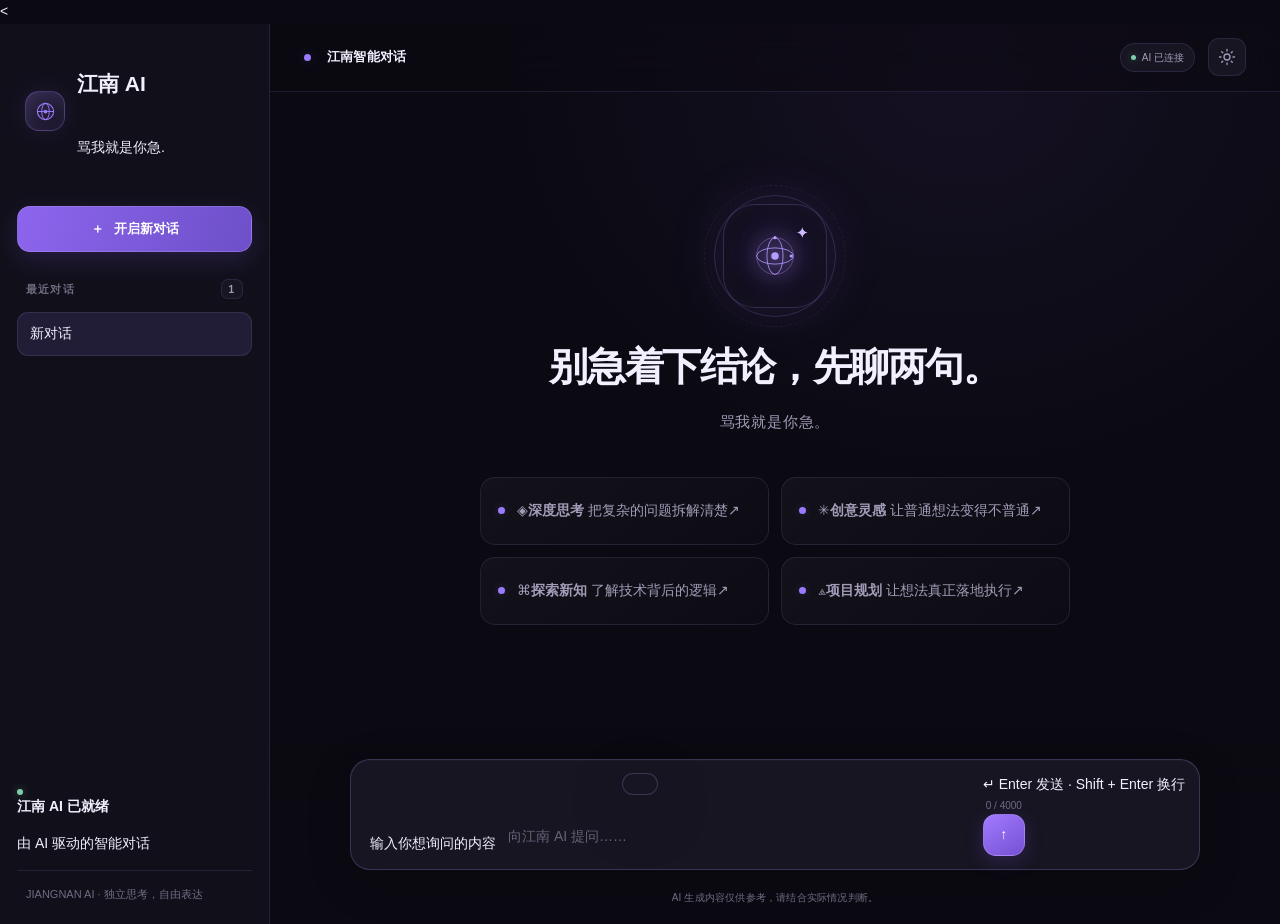
==== commit 5f5b90d3: "修改head" ====
--- a/index.html
+++ b/index.html
@@ -1,15 +1,34 @@
 
-<!DOCTYPE html>
-<html lang="zh-CN" data-theme="dark">
+<
 <head>
   <meta charset="UTF-8">
   <meta name="viewport" content="width=device-width, initial-scale=1.0">
+
+  <!-- 网站基础信息 -->
+  <title>江南 AI - 文明的AI助手</title>
+  <meta name="description" content="江南 AI 是一款拥有独立人格与鲜明态度的 AI 智能对话助手，支持智能问答、学习辅助、创意交流和日常对话，打开网页即可体验。">
+
+  <meta name="keywords" content="江南AI,江南人工智能,AI智能助手,人工智能对话,在线AI助手,智能问答,AI聊天">
+
+  <meta name="author" content="江南 AI">
+  <meta name="robots" content="index, follow">
   <meta name="theme-color" content="#0b0a12">
-  <meta name="description" content="江南 AI，一个拥有独立思考与鲜明个性的 AI 对话助手。">
   <meta name="color-scheme" content="dark light">
 
-  <title>江南 AI - 不止于回答</title>
-
+  <!-- 搜索结果及社交分享信息 -->
+  <meta property="og:type" content="website">
+  <meta property="og:title" content="江南 AI - 文明的AI助手">
+  <meta property="og:description" content="不止于回答，拥有独立思考与鲜明个性的 AI 对话助手。">
+  <meta property="og:url" content="https://zhujianian19521636740-hash.github.io/JiangNan-ai/">
+  <meta property="og:site_name" content="江南 AI">
+
+  <!-- 网站地址 -->
+  <link rel="canonical" href="https://zhujianian19521636740-hash.github.io/JiangNan-ai/">
+
+  <!-- 网站图标 -->
+  <link rel="icon" href="favicon.ico">
+
+  <!-- 网站样式 -->
   <link rel="stylesheet" href="style.css">
 </head>
 
--- a/style.css
+++ b/style.css
@@ -1574,3 +1574,193 @@
     transition-duration: 0.01ms !important;
   }
 }
+
+/* ===== 江南 AI 页面布局统一修复 ===== */
+
+/* 主聊天区域 */
+.main-panel {
+  display: flex;
+  flex-direction: column;
+  min-width: 0;
+  min-height: 0;
+}
+
+/* 聊天内容滚动区域 */
+.chat-area {
+  width: 100%;
+  flex: 1 1 auto;
+  min-height: 0;
+  display: flex;
+  flex-direction: column;
+  align-items: center;
+  padding: 32px 24px;
+  box-sizing: border-box;
+}
+
+/* 欢迎页面整体居中 */
+#welcomeScreen {
+  width: 100%;
+  max-width: 760px;
+  min-height: 100%;
+  margin: auto;
+  display: flex;
+  flex-direction: column;
+  align-items: center;
+  justify-content: center;
+  text-align: center;
+  box-sizing: border-box;
+}
+
+/* 欢迎标题 */
+#welcomeScreen h1,
+#welcomeScreen h2 {
+  width: 100%;
+  text-align: center;
+  line-height: 1.5;
+  margin-left: auto;
+  margin-right: auto;
+}
+
+/* 欢迎副标题 */
+#welcomeScreen .welcome-description {
+  width: 100%;
+  text-align: center;
+  margin-left: auto;
+  margin-right: auto;
+}
+
+/* 快捷提问区域 */
+#suggestionGrid {
+  width: 100%;
+  max-width: 590px;
+  margin-left: auto;
+  margin-right: auto;
+  box-sizing: border-box;
+}
+
+/* 聊天消息区域 */
+#messageList,
+#typingRow {
+  width: 100%;
+  max-width: 850px;
+  margin-left: auto;
+  margin-right: auto;
+  box-sizing: border-box;
+}
+
+/* 底部输入区域 */
+.composer-area {
+  width: 100%;
+  display: flex;
+  flex-direction: column;
+  align-items: center;
+  padding-left: 24px;
+  padding-right: 24px;
+  box-sizing: border-box;
+}
+
+/* 输入框 */
+.composer-shell {
+  width: 100%;
+  max-width: 850px;
+  margin-left: auto;
+  margin-right: auto;
+  box-sizing: border-box;
+}
+
+/* 底部提示文字 */
+.disclaimer {
+  width: 100%;
+  max-width: 850px;
+  margin-left: auto;
+  margin-right: auto;
+  text-align: center;
+}
+
+/* 手机端适配 */
+@media (max-width: 680px) {
+  .chat-area {
+    padding: 20px 14px;
+  }
+
+  .composer-area {
+    padding-left: 12px;
+    padding-right: 12px;
+  }
+
+  #welcomeScreen {
+    padding: 25px 0;
+  }
+}
+
+/* ===== 江南 AI 两处排版微调 ===== */
+
+/* 左侧品牌区域 */
+.brand {
+  display: flex;
+  align-items: center;
+  gap: 12px;
+}
+.brand-copy {
+  display: flex;
+  flex-direction: column;
+  align-items: flex-start;
+  justify-content: center;
+  min-width: 0;
+  flex: 1;
+  gap: 3px;
+  text-align: left;
+}
+
+.brand-copy > * {
+  margin-left: 0;
+  text-align: left;
+}
+
+.brand-copy > * {
+  text-align: left;
+}
+
+/* 底部输入框整体居中 */
+.composer-area {
+  width: 100%;
+  flex: 0 0 auto;
+  display: flex;
+  flex-direction: column;
+  align-items: center;
+  padding: 12px 24px 18px;
+  margin: 0;
+  box-sizing: border-box;
+}
+
+.composer-shell {
+  width: 100%;
+  max-width: 850px;
+  margin: 0 auto;
+  box-sizing: border-box;
+}
+
+.composer-area .disclaimer {
+  width: 100%;
+  max-width: 850px;
+  margin: 10px auto 0;
+  text-align: center;
+  box-sizing: border-box;
+}
+
+.composer-shell {
+  width: 100%;
+  max-width: 850px;
+  margin-left: auto;
+  margin-right: auto;
+  box-sizing: border-box;
+}
+
+.disclaimer {
+  width: 100%;
+  max-width: 850px;
+  margin-left: auto;
+  margin-right: auto;
+  text-align: center;
+  box-sizing: border-box;
+}
